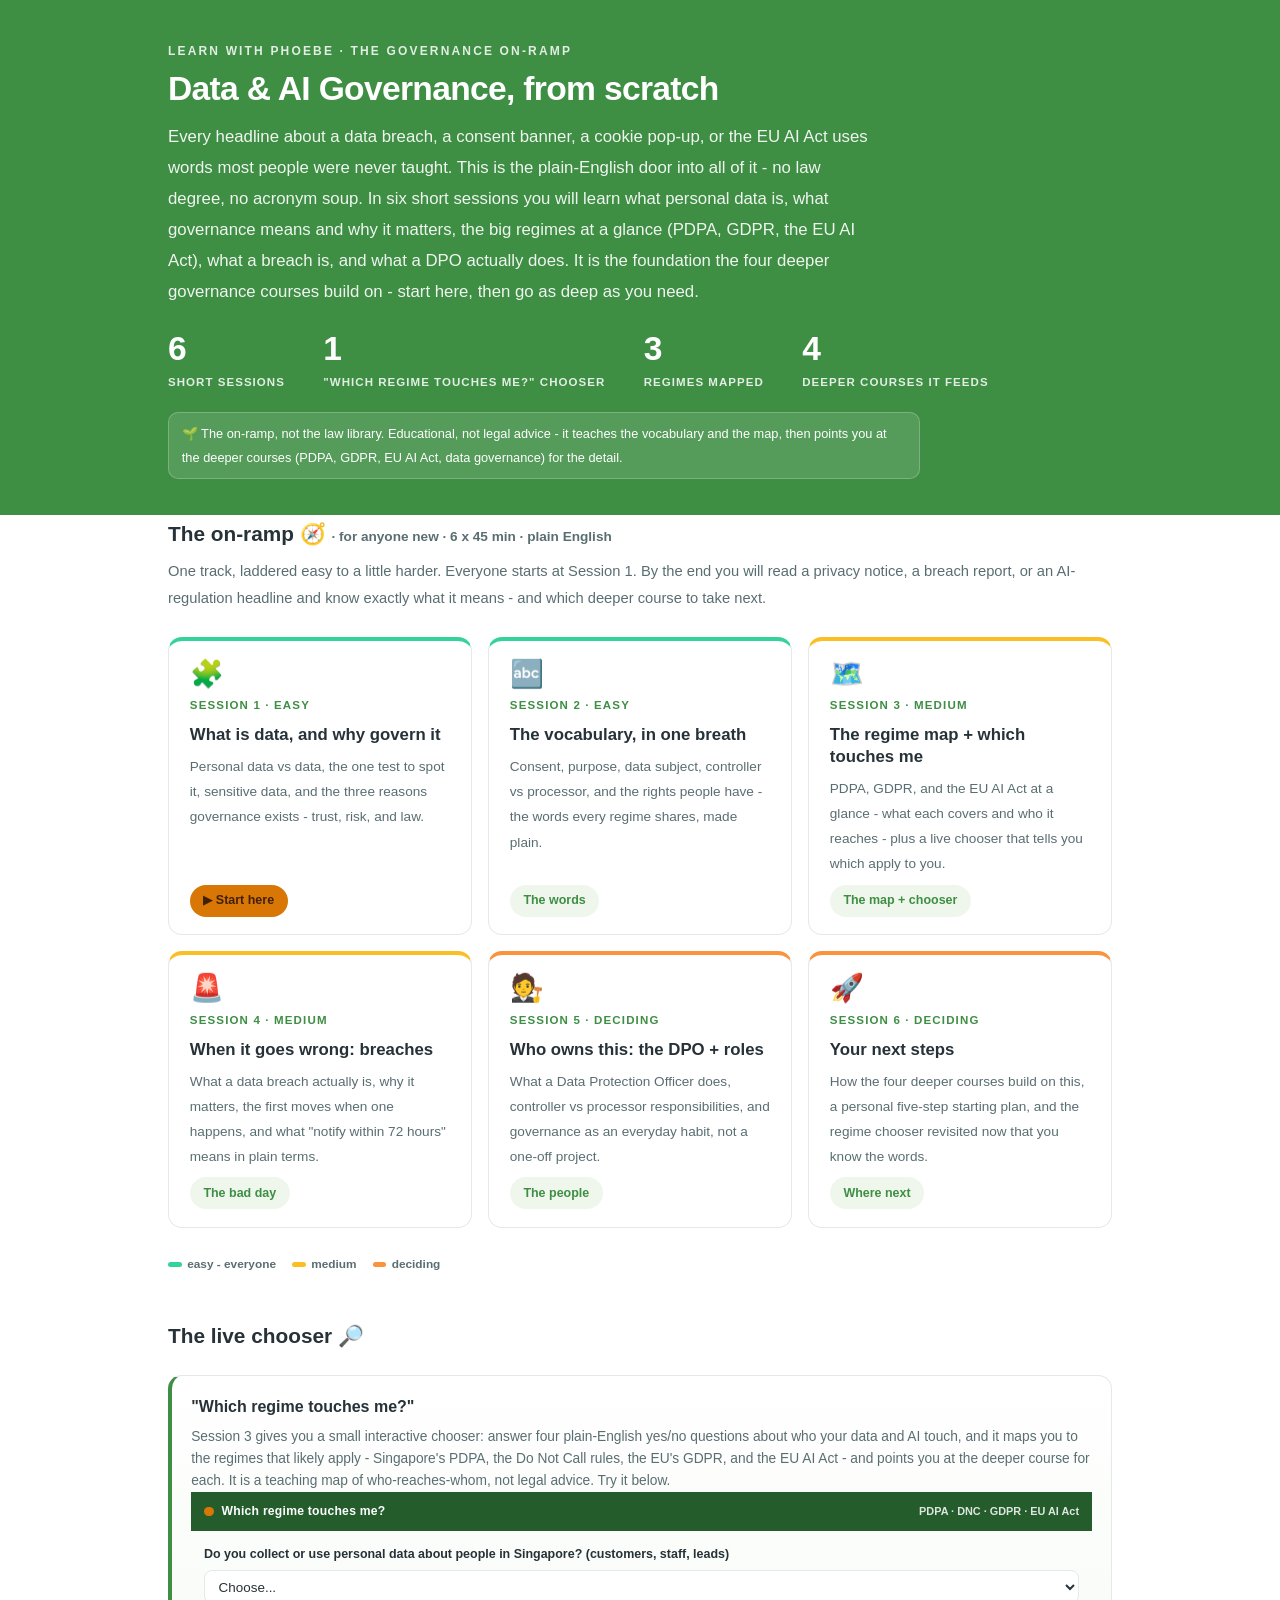
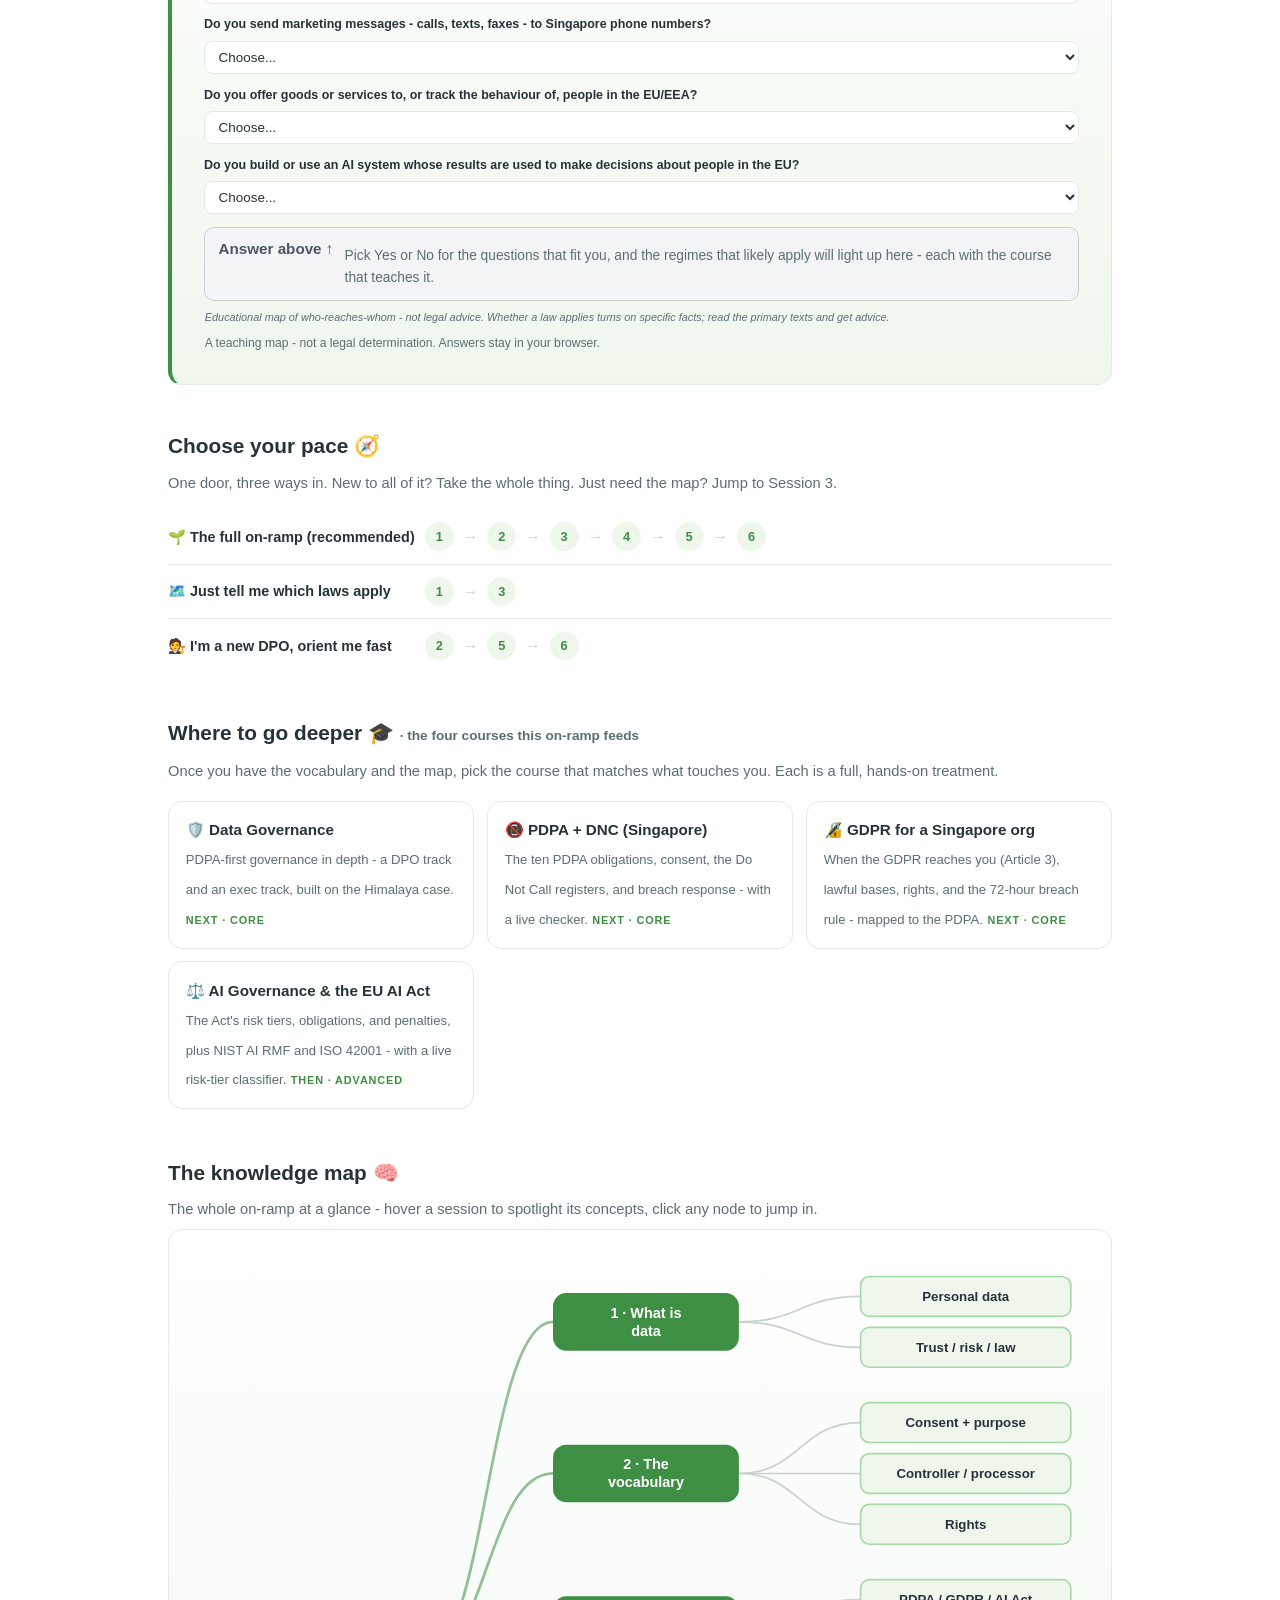
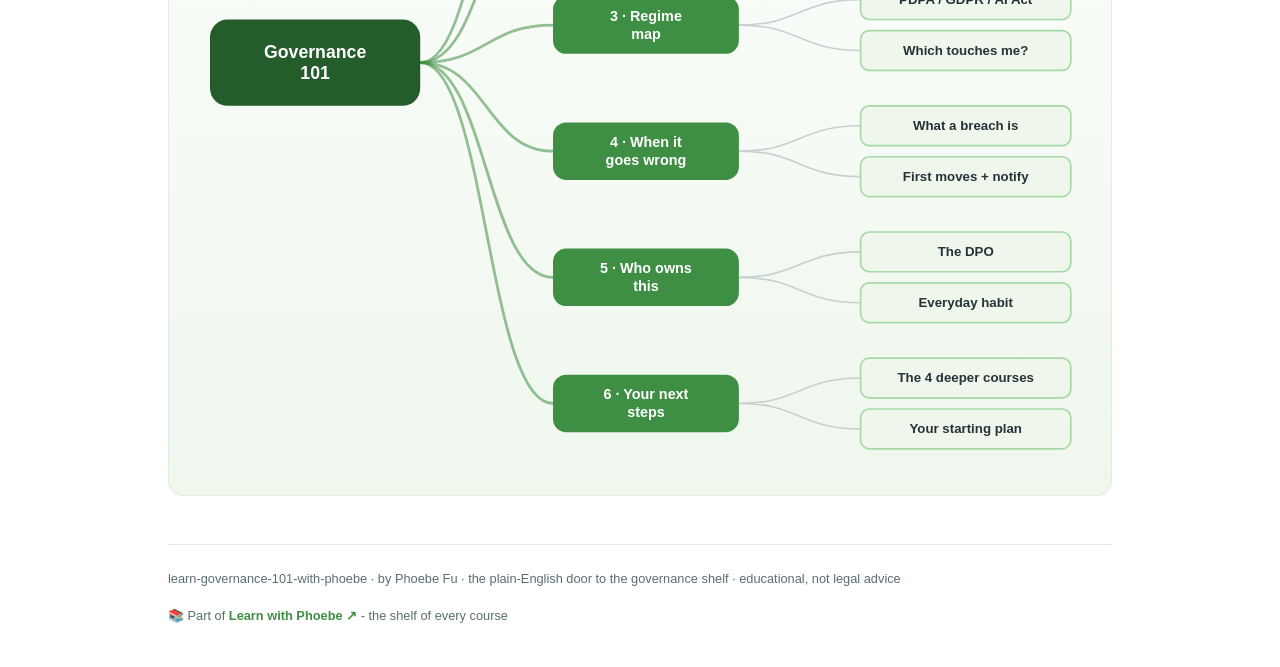
==== index.html @ 40176d3c "learn-governance-101-with-phoebe: the plain-English on-ramp for the governance shelf Six-session dif" ====
<!DOCTYPE html>
<html lang="en">
<head>
<meta charset="UTF-8">
<meta name="viewport" content="width=device-width, initial-scale=1.0">
<title>learn governance 101 with phoebe - data &amp; AI governance, from scratch</title>
<link rel="stylesheet" href="assets/style.css?v=1">
<style>
  .stats-row { display: flex; gap: 2.4rem; margin-top: 1.5rem; flex-wrap: wrap; }
  .stat b { display: block; font-size: 2.1rem; font-weight: 800; line-height: 1.05; font-variant-numeric: tabular-nums; }
  .stat span { font-size: .72rem; opacity: .85; text-transform: uppercase; letter-spacing: .09em; font-weight: 600; }
  .lawnote { margin-top: 1rem; font-size: .8rem; background: rgba(255,255,255,.12); border: 1px solid rgba(255,255,255,.22); border-radius: 10px; padding: .55rem .8rem; max-width: 47rem; }

  .course-grid { display: grid; grid-template-columns: repeat(auto-fit, minmax(17rem, 1fr)); gap: 1rem; margin-top: 1.5rem; }
  .course-card { border: 1px solid var(--hairline); border-top: 4px solid var(--diff, var(--indigo)); border-radius: var(--radius); padding: 1.2rem 1.3rem 1.1rem; display: flex; flex-direction: column; gap: .5rem; text-decoration: none; color: var(--ink); background: #fff; transition: box-shadow .15s ease, border-color .15s ease, transform .15s ease; position: relative; }
  .course-card:hover { border-color: var(--indigo-soft); border-top-color: var(--diff, var(--indigo)); box-shadow: 0 8px 28px rgba(62,142,68,.14); transform: translateY(-3px); }
  .course-card .cicon { font-size: 1.7rem; line-height: 1; }
  .course-card .cnum { font-size: .72rem; font-weight: 700; color: var(--indigo); text-transform: uppercase; letter-spacing: .1em; }
  .course-card h3 { font-size: 1.05rem; font-weight: 800; line-height: 1.3; }
  .course-card p { font-size: .85rem; color: var(--muted); flex: 1; }
  .course-card .meta { display: flex; gap: .4rem; flex-wrap: wrap; }

  .diff-legend { display: flex; gap: 1rem; margin-top: 1.6rem; font-size: .74rem; color: var(--muted); font-weight: 600; flex-wrap: wrap; }
  .diff-legend i { display: inline-block; width: .85rem; height: .35rem; border-radius: 999px; margin-right: .35rem; vertical-align: middle; }

  .paths { margin-top: 2.6rem; }
  .paths h2 { font-size: 1.3rem; font-weight: 800; margin-bottom: .3rem; }
  .paths .plede { color: var(--muted); font-size: .92rem; margin-bottom: .8rem; }
  .path { display: flex; gap: .55rem; align-items: center; padding: .75rem 0; border-bottom: .5px solid var(--hairline); flex-wrap: wrap; }
  .path:last-child { border-bottom: none; }
  .path b { min-width: 15.5rem; font-size: .9rem; }
  .path .pstep { background: var(--indigo-50); color: var(--indigo); border-radius: 999px; padding: .16rem .68rem; font-weight: 700; font-size: .8rem; text-decoration: none; transition: all .12s ease; }
  .path .pstep:hover { background: var(--indigo); color: #fff; }
  .path .parr { color: var(--faint); font-weight: 700; }

  .rp-card { border: 1px solid var(--hairline); border-left: 4px solid var(--indigo); border-radius: var(--radius); padding: 1rem 1.2rem; background: linear-gradient(180deg,#fff,var(--indigo-50)); margin-top: 1.2rem; }
  .rp-card h4 { font-size: 1rem; font-weight: 800; margin-bottom: .3rem; }
  .rp-card p { font-size: .86rem; color: var(--muted); line-height: 1.6; }

  .next-grid { display: grid; grid-template-columns: repeat(auto-fit, minmax(15rem, 1fr)); gap: .8rem; margin-top: 1rem; }
  .next-card { border: 1px solid var(--hairline); border-radius: var(--radius); padding: .9rem 1.05rem; text-decoration: none; color: var(--ink); background: #fff; transition: box-shadow .15s ease, transform .15s ease, border-color .15s ease; }
  .next-card:hover { border-color: var(--indigo-soft); box-shadow: 0 6px 22px rgba(62,142,68,.12); transform: translateY(-2px); }
  .next-card b { display: block; font-size: .95rem; font-weight: 800; }
  .next-card span { font-size: .82rem; color: var(--muted); }
  .next-card .ndiff { display: inline-block; font-size: .68rem; font-weight: 700; text-transform: uppercase; letter-spacing: .08em; color: var(--indigo); margin-top: .3rem; }

  .mm-section { margin-top: 1.6rem; }
  .mm-section h2 { font-size: 1.3rem; font-weight: 800; margin-bottom: .2rem; }
  .mm-section .mm-lede { color: var(--muted); font-size: .92rem; margin-bottom: .4rem; }
  .mm-wrap { border: 1px solid var(--hairline); border-radius: var(--radius); background: linear-gradient(180deg,#fff,#EFF7ED); padding: .6rem; overflow-x: auto; }
  .mm-svg { width: 100%; height: auto; display: block; max-width: 60rem; margin: 0 auto; min-width: 34rem; }
  .mm-link { cursor: pointer; text-decoration: none; }
  .mm-node rect { transition: opacity .15s ease, filter .15s ease; }
  .mm-node text { pointer-events: none; }
  .mm-link:hover .mm-node rect { filter: brightness(1.06); }
  .mm-edge { transition: opacity .15s ease; }
</style>
</head>
<body>

<header class="masthead">
  <div class="wrap">
    <div class="eyebrow">Learn with Phoebe · the governance on-ramp</div>
    <h1>Data &amp; AI Governance, from scratch</h1>
    <p class="sub">Every headline about a data breach, a consent banner, a cookie pop-up, or the EU AI Act uses words most people were never taught. This is the plain-English door into all of it - no law degree, no acronym soup. In six short sessions you will learn what personal data is, what governance means and why it matters, the big regimes at a glance (PDPA, GDPR, the EU AI Act), what a breach is, and what a DPO actually does. It is the foundation the four deeper governance courses build on - start here, then go as deep as you need.</p>
    <div class="stats-row">
      <div class="stat"><b data-count="6">6</b><span>short sessions</span></div>
      <div class="stat"><b data-count="1">1</b><span>"which regime touches me?" chooser</span></div>
      <div class="stat"><b data-count="3">3</b><span>regimes mapped</span></div>
      <div class="stat"><b data-count="4">4</b><span>deeper courses it feeds</span></div>
    </div>
    <div class="lawnote">🌱 The on-ramp, not the law library. Educational, not legal advice - it teaches the vocabulary and the map, then points you at the deeper courses (PDPA, GDPR, EU AI Act, data governance) for the detail.</div>
  </div>
</header>

<main class="wrap">

  <section class="section">
    <div class="paths" style="margin-top:0">
      <h2>The on-ramp 🧭 <span style="font-size:.85rem;font-weight:600;color:var(--muted)">· for anyone new · 6 x 45 min · plain English</span></h2>
      <p class="plede">One track, laddered easy to a little harder. Everyone starts at Session 1. By the end you will read a privacy notice, a breach report, or an AI-regulation headline and know exactly what it means - and which deeper course to take next.</p>
    </div>
    <div class="course-grid">
      <a class="course-card" href="courses/a1-what-is-data.html" style="--diff:#34D399">
        <span class="cicon">🧩</span><span class="cnum">Session 1 · easy</span>
        <h3>What is data, and why govern it</h3>
        <p>Personal data vs data, the one test to spot it, sensitive data, and the three reasons governance exists - trust, risk, and law.</p>
        <span class="meta"><span class="pill amber">▶ Start here</span></span>
      </a>
      <a class="course-card" href="courses/a2-vocabulary.html" style="--diff:#34D399">
        <span class="cicon">🔤</span><span class="cnum">Session 2 · easy</span>
        <h3>The vocabulary, in one breath</h3>
        <p>Consent, purpose, data subject, controller vs processor, and the rights people have - the words every regime shares, made plain.</p>
        <span class="meta"><span class="pill light">The words</span></span>
      </a>
      <a class="course-card" href="courses/a3-regime-map.html" style="--diff:#FBBF24">
        <span class="cicon">🗺️</span><span class="cnum">Session 3 · medium</span>
        <h3>The regime map + which touches me</h3>
        <p>PDPA, GDPR, and the EU AI Act at a glance - what each covers and who it reaches - plus a live chooser that tells you which apply to you.</p>
        <span class="meta"><span class="pill light">The map + chooser</span></span>
      </a>
      <a class="course-card" href="courses/a4-breach.html" style="--diff:#FBBF24">
        <span class="cicon">🚨</span><span class="cnum">Session 4 · medium</span>
        <h3>When it goes wrong: breaches</h3>
        <p>What a data breach actually is, why it matters, the first moves when one happens, and what "notify within 72 hours" means in plain terms.</p>
        <span class="meta"><span class="pill light">The bad day</span></span>
      </a>
      <a class="course-card" href="courses/a5-dpo-roles.html" style="--diff:#FB923C">
        <span class="cicon">🧑‍⚖️</span><span class="cnum">Session 5 · deciding</span>
        <h3>Who owns this: the DPO + roles</h3>
        <p>What a Data Protection Officer does, controller vs processor responsibilities, and governance as an everyday habit, not a one-off project.</p>
        <span class="meta"><span class="pill light">The people</span></span>
      </a>
      <a class="course-card" href="courses/a6-next-steps.html" style="--diff:#FB923C">
        <span class="cicon">🚀</span><span class="cnum">Session 6 · deciding</span>
        <h3>Your next steps</h3>
        <p>How the four deeper courses build on this, a personal five-step starting plan, and the regime chooser revisited now that you know the words.</p>
        <span class="meta"><span class="pill light">Where next</span></span>
      </a>
    </div>
    <div class="diff-legend">
      <span><i style="background:#34D399"></i>easy - everyone</span>
      <span><i style="background:#FBBF24"></i>medium</span>
      <span><i style="background:#FB923C"></i>deciding</span>
    </div>

    <div class="paths">
      <h2>The live chooser 🔎</h2>
      <div class="rp-card">
        <h4>"Which regime touches me?"</h4>
        <p>Session 3 gives you a small interactive chooser: answer four plain-English yes/no questions about who your data and AI touch, and it maps you to the regimes that likely apply - Singapore's PDPA, the Do Not Call rules, the EU's GDPR, and the EU AI Act - and points you at the deeper course for each. It is a teaching map of who-reaches-whom, not legal advice. Try it below.</p>
        <div class="regimebox" data-caption="A teaching map - not a legal determination. Answers stay in your browser."></div>
      </div>
    </div>

    <div class="paths">
      <h2>Choose your pace 🧭</h2>
      <p class="plede">One door, three ways in. New to all of it? Take the whole thing. Just need the map? Jump to Session 3.</p>
      <div class="path"><b>🌱 The full on-ramp (recommended)</b>
        <a class="pstep" href="courses/a1-what-is-data.html">1</a><span class="parr">→</span>
        <a class="pstep" href="courses/a2-vocabulary.html">2</a><span class="parr">→</span>
        <a class="pstep" href="courses/a3-regime-map.html">3</a><span class="parr">→</span>
        <a class="pstep" href="courses/a4-breach.html">4</a><span class="parr">→</span>
        <a class="pstep" href="courses/a5-dpo-roles.html">5</a><span class="parr">→</span>
        <a class="pstep" href="courses/a6-next-steps.html">6</a>
      </div>
      <div class="path"><b>🗺️ Just tell me which laws apply</b>
        <a class="pstep" href="courses/a1-what-is-data.html">1</a><span class="parr">→</span>
        <a class="pstep" href="courses/a3-regime-map.html">3</a>
      </div>
      <div class="path"><b>🧑‍⚖️ I'm a new DPO, orient me fast</b>
        <a class="pstep" href="courses/a2-vocabulary.html">2</a><span class="parr">→</span>
        <a class="pstep" href="courses/a5-dpo-roles.html">5</a><span class="parr">→</span>
        <a class="pstep" href="courses/a6-next-steps.html">6</a>
      </div>
    </div>

    <div class="paths">
      <h2>Where to go deeper 🎓 <span style="font-size:.85rem;font-weight:600;color:var(--muted)">· the four courses this on-ramp feeds</span></h2>
      <p class="plede">Once you have the vocabulary and the map, pick the course that matches what touches you. Each is a full, hands-on treatment.</p>
      <div class="next-grid">
        <a class="next-card" href="https://phoebefu6.github.io/learn-data-governance-with-phoebe/">
          <b>🛡️ Data Governance</b>
          <span>PDPA-first governance in depth - a DPO track and an exec track, built on the Himalaya case.</span>
          <span class="ndiff">Next · core</span>
        </a>
        <a class="next-card" href="https://phoebefu6.github.io/learn-pdpa-dnc-with-phoebe/">
          <b>📵 PDPA + DNC (Singapore)</b>
          <span>The ten PDPA obligations, consent, the Do Not Call registers, and breach response - with a live checker.</span>
          <span class="ndiff">Next · core</span>
        </a>
        <a class="next-card" href="https://phoebefu6.github.io/learn-gdpr-with-phoebe/">
          <b>🔏 GDPR for a Singapore org</b>
          <span>When the GDPR reaches you (Article 3), lawful bases, rights, and the 72-hour breach rule - mapped to the PDPA.</span>
          <span class="ndiff">Next · core</span>
        </a>
        <a class="next-card" href="https://phoebefu6.github.io/learn-ai-governance-with-phoebe/">
          <b>⚖️ AI Governance &amp; the EU AI Act</b>
          <span>The Act's risk tiers, obligations, and penalties, plus NIST AI RMF and ISO 42001 - with a live risk-tier classifier.</span>
          <span class="ndiff">Then · advanced</span>
        </a>
      </div>
    </div>
  </section>

  <section class="section mm-section">
    <h2>The knowledge map 🧠</h2>
    <p class="mm-lede">The whole on-ramp at a glance - hover a session to spotlight its concepts, click any node to jump in.</p>
    <div class="mm-wrap"><div id="mindmap"></div></div>
  </section>

  <footer class="pagefoot">
    <span>learn-governance-101-with-phoebe · by Phoebe Fu · the plain-English door to the governance shelf · educational, not legal advice</span>
    <span>📚 Part of <a href="https://phoebefu6.github.io/learn-with-phoebe/">Learn with Phoebe ↗</a> - the shelf of every course</span>
  </footer>
</main>

<script>
window.MINDMAP_DATA = {
  title: "Governance\n101",
  centerColor: "#245C2C",
  sessions: [
    { label: "What is\ndata", href: "courses/a1-what-is-data.html", color: "#34D399",
      concepts: [ { label: "Personal data", href: "courses/a1-what-is-data.html" }, { label: "Trust / risk / law", href: "courses/a1-what-is-data.html" } ] },
    { label: "The\nvocabulary", href: "courses/a2-vocabulary.html", color: "#34D399",
      concepts: [ { label: "Consent + purpose", href: "courses/a2-vocabulary.html" }, { label: "Controller / processor", href: "courses/a2-vocabulary.html" }, { label: "Rights", href: "courses/a2-vocabulary.html" } ] },
    { label: "Regime\nmap", href: "courses/a3-regime-map.html", color: "#FBBF24",
      concepts: [ { label: "PDPA / GDPR / AI Act", href: "courses/a3-regime-map.html" }, { label: "Which touches me?", href: "courses/a3-regime-map.html" } ] },
    { label: "When it\ngoes wrong", href: "courses/a4-breach.html", color: "#FBBF24",
      concepts: [ { label: "What a breach is", href: "courses/a4-breach.html" }, { label: "First moves + notify", href: "courses/a4-breach.html" } ] },
    { label: "Who owns\nthis", href: "courses/a5-dpo-roles.html", color: "#FB923C",
      concepts: [ { label: "The DPO", href: "courses/a5-dpo-roles.html" }, { label: "Everyday habit", href: "courses/a5-dpo-roles.html" } ] },
    { label: "Your next\nsteps", href: "courses/a6-next-steps.html", color: "#FB923C",
      concepts: [ { label: "The 4 deeper courses", href: "courses/a6-next-steps.html" }, { label: "Your starting plan", href: "courses/a6-next-steps.html" } ] }
  ]
};
</script>
<script src="assets/mindmap.js?v=1"></script>
<script src="assets/regime-chooser.js?v=1"></script>
<script src="assets/app.js?v=1"></script>
</body>
</html>
---- assets/style.css ----
/* learn-claude-with-phoebe - editorial bold design system
   Accent: indigo #3E8E44 · Ink: #263238 · Flagship: amber #D97706 */

:root {
  --indigo: #3E8E44;
  --indigo-deep: #245C2C;
  --indigo-mid: #64B369;
  --indigo-soft: #A6D9A6;
  --indigo-50: #EFF7ED;
  --ink: #263238;
  --muted: #5A6E72;
  --faint: #C6D1D0;
  --hairline: #E4EAE8;
  --amber: #D97706;
  --amber-ink: #422006;
  --amber-50: #FFFBEB;
  --paper: #FFFFFF;
  --code-bg: #111827;
  --code-ink: #E4EAE8;
  --radius: 14px;
}

* { margin: 0; padding: 0; box-sizing: border-box; }

html { font-size: 16px; scroll-behavior: smooth; }
html.zoom-125 { font-size: 20px; }
html.zoom-150 { font-size: 24px; }

body {
  font-family: "Inter", -apple-system, BlinkMacSystemFont, "Segoe UI", Roboto, sans-serif;
  background: var(--paper);
  color: var(--ink);
  line-height: 1.85;
  font-feature-settings: "tnum";
}

.wrap { max-width: 62rem; margin: 0 auto; padding: 0 1.5rem; }

/* ---------- header band ---------- */
.masthead {
  background: var(--indigo);
  color: #fff;
  padding: 2.5rem 0 2.25rem;
}
.masthead .eyebrow {
  font-size: .75rem;
  letter-spacing: .18em;
  text-transform: uppercase;
  opacity: .85;
  font-weight: 600;
}
.masthead h1 {
  font-size: 2.1rem;
  line-height: 1.15;
  font-weight: 800;
  margin: .5rem 0 .75rem;
  letter-spacing: -.02em;
}
.masthead h1 .accent { color: inherit; }
.masthead .sub { font-size: 1.05rem; opacity: .92; max-width: 44rem; }

.chip-row { display: flex; flex-wrap: wrap; gap: .5rem; margin-top: 1.1rem; }
.chip {
  display: inline-flex;
  align-items: center;
  gap: .35rem;
  border-radius: 999px;
  padding: .25rem .8rem;
  font-size: .78rem;
  font-weight: 600;
  white-space: nowrap;
}
.chip.level { background: #fff; color: var(--indigo); }
.chip.audience { background: rgba(255,255,255,.16); color: #fff; border: 1px solid rgba(255,255,255,.35); }
.chip.time { background: var(--ink); color: #fff; font-variant-numeric: tabular-nums; }

/* ---------- agenda bar ---------- */
.agenda {
  display: flex;
  border-radius: 999px;
  overflow: hidden;
  margin: 1.4rem 0 0;
  font-size: .72rem;
  font-weight: 600;
  text-align: center;
  color: #fff;
}
.agenda span { padding: .45rem .3rem; white-space: nowrap; overflow: hidden; text-overflow: ellipsis; }
.agenda .a1 { background: var(--indigo-deep); }
.agenda .a2 { background: var(--indigo-mid); }
.agenda .a3 { background: var(--amber); color: var(--amber-ink); }
.agenda .a4 { background: var(--indigo-soft); }

/* ---------- toolbar ---------- */
.toolbar {
  position: sticky;
  top: 0;
  z-index: 40;
  background: rgba(255,255,255,.94);
  backdrop-filter: blur(6px);
  border-bottom: 1px solid var(--hairline);
  padding: .55rem 0;
}
.toolbar .wrap { display: flex; align-items: center; gap: .6rem; }
.toolbar .crumb { font-size: .8rem; color: var(--muted); font-weight: 600; margin-right: auto; }
.toolbar .crumb a { color: var(--indigo); text-decoration: none; }
.btn {
  border: 1px solid var(--hairline);
  background: #fff;
  color: var(--ink);
  border-radius: 999px;
  padding: .35rem .9rem;
  font-size: .78rem;
  font-weight: 600;
  cursor: pointer;
  font-family: inherit;
  transition: all .15s ease;
}
.btn:hover { border-color: var(--indigo); color: var(--indigo); }
.btn.primary { background: var(--indigo); border-color: var(--indigo); color: #fff; }
.btn.primary:hover { background: var(--indigo-deep); }

/* ---------- sections ---------- */
main { padding: 2.5rem 0 4rem; }

.section { margin-bottom: 2.8rem; }
.section-kicker { margin-bottom: 1rem; }
.section-kicker .klabel {
  display: block;
  font-size: .72rem;
  text-transform: uppercase;
  letter-spacing: .1em;
  color: var(--indigo);
  font-weight: 700;
  margin-bottom: .35rem;
}
.section-kicker h2 {
  font-size: 1.45rem;
  font-weight: 800;
  letter-spacing: -.01em;
  display: flex;
  align-items: center;
  gap: .7rem;
  flex-wrap: wrap;
}
.section-kicker .tag {
  border-radius: 999px;
  padding: .18rem .7rem;
  font-size: .7rem;
  font-weight: 700;
  text-transform: uppercase;
  letter-spacing: .08em;
}
.tag.concept { background: var(--indigo-50); color: var(--indigo); }
.tag.demo { background: var(--amber-50); color: var(--amber-ink); }
.tag.exercise { background: var(--ink); color: #fff; }

.lede { color: var(--muted); max-width: 46rem; margin-bottom: 1.4rem; line-height: 1.8; }

/* live vs self-study markers on cards */
.mode {
  font-size: .64rem;
  font-weight: 700;
  text-transform: uppercase;
  letter-spacing: .07em;
  padding: .14rem .6rem;
  border-radius: 999px;
  flex: none;
}
.mode.live { background: var(--indigo); color: #fff; }
.mode.self { background: #fff; color: var(--muted); border: 1px solid var(--hairline); }

/* ---------- accordions ---------- */
details.card {
  border: 1px solid var(--hairline);
  border-radius: var(--radius);
  margin-bottom: .8rem;
  overflow: hidden;
  background: #fff;
}
details.card[open] { border-color: var(--indigo-soft); box-shadow: 0 8px 28px rgba(62,142,68,.08); }
details.card summary {
  list-style: none;
  cursor: pointer;
  padding: 1rem 1.25rem;
  display: flex;
  align-items: center;
  gap: .75rem;
  font-weight: 700;
  font-size: 1.02rem;
  user-select: none;
}
details.card summary::-webkit-details-marker { display: none; }
details.card summary .dot {
  width: .6rem; height: .6rem;
  border-radius: 999px;
  background: var(--indigo);
  flex: none;
}
details.card summary .mini { margin-left: auto; font-size: .72rem; color: var(--muted); font-weight: 600; white-space: nowrap; }
details.card summary .caret { transition: transform .2s ease; color: var(--indigo); font-size: .8rem; }
details.card[open] summary .caret { transform: rotate(90deg); }
details.card .body { padding: 0 1.25rem 1.4rem; border-top: 1px solid var(--hairline); padding-top: 1.15rem; }
details.card .body p { margin-bottom: 1.05rem; max-width: 48rem; }
details.card .body p:last-child { margin-bottom: 0; }
details.card .body ul, details.card .body ol { margin: 0 0 1.1rem 1.2rem; max-width: 47rem; }
details.card .body li { margin-bottom: .65rem; }
details.card .body h4 { font-size: .95rem; font-weight: 700; margin: 1.1rem 0 .45rem; }
details.card .body h4:first-child { margin-top: 0; }

/* ---------- pills & legends ---------- */
.legend { display: flex; flex-wrap: wrap; gap: .5rem; margin: 0 0 1.2rem; }
.pill {
  display: inline-flex;
  align-items: center;
  gap: .4rem;
  border-radius: 999px;
  padding: .28rem .85rem;
  font-size: .78rem;
  font-weight: 600;
}
.pill.solid { background: var(--indigo); color: #fff; }
.pill.light { background: var(--indigo-50); color: var(--indigo); }
.pill.inkpill { background: var(--ink); color: #fff; }
.pill.amber, .pill.peach { background: var(--amber); color: var(--amber-ink); }
.pill.bare { color: var(--faint); }

/* ---------- 4D grid ---------- */
.grid-2 { display: grid; grid-template-columns: repeat(auto-fit, minmax(15rem, 1fr)); gap: .8rem; margin: .5rem 0 1rem; }
.d-card {
  border: 1px solid var(--hairline);
  border-left: 4px solid var(--indigo);
  border-radius: 10px;
  padding: 1rem 1.1rem;
}
.d-card h4 { font-size: .95rem; margin-bottom: .3rem; }
.d-card h4 .lead-letter { color: var(--indigo); }
.d-card p { font-size: .86rem; color: var(--muted); margin: 0; }

/* ---------- tables ---------- */
table.clean { width: 100%; border-collapse: collapse; font-size: .9rem; margin: .4rem 0 1rem; }
table.clean th {
  text-align: left;
  font-size: .72rem;
  text-transform: uppercase;
  letter-spacing: .08em;
  color: var(--muted);
  padding: .5rem .6rem;
  border-bottom: 2px solid var(--ink);
}
table.clean td { padding: .7rem .6rem; border-bottom: .5px solid var(--hairline); vertical-align: top; line-height: 1.7; }
table.clean td:first-child { font-weight: 600; }

/* ---------- prompt boxes ---------- */
.prompt-box {
  position: relative;
  background: var(--code-bg);
  color: var(--code-ink);
  border-radius: var(--radius);
  padding: 1.1rem 1.2rem;
  margin: 1rem 0 1.2rem;
  font-family: "SF Mono", ui-monospace, Menlo, Consolas, monospace;
  font-size: .84rem;
  line-height: 1.65;
  white-space: pre-wrap;
  word-break: break-word;
}
.prompt-box .label {
  position: absolute;
  top: -0.7rem;
  left: 1rem;
  background: var(--indigo);
  color: #fff;
  font-family: "Inter", -apple-system, sans-serif;
  font-size: .68rem;
  font-weight: 700;
  letter-spacing: .06em;
  text-transform: uppercase;
  border-radius: 999px;
  padding: .15rem .7rem;
}
.prompt-box.bad .label { background: var(--faint); color: var(--ink); }
.prompt-box.good .label { background: var(--amber); color: var(--amber-ink); }
.copy-btn {
  position: absolute;
  top: .7rem;
  right: .7rem;
  background: rgba(255,255,255,.1);
  border: 1px solid rgba(255,255,255,.25);
  color: #fff;
  border-radius: 999px;
  padding: .25rem .8rem;
  font-size: .72rem;
  font-weight: 600;
  cursor: pointer;
  font-family: "Inter", -apple-system, sans-serif;
  transition: background .15s ease;
}
.copy-btn:hover { background: rgba(255,255,255,.22); }
.copy-btn.copied { background: var(--amber); border-color: var(--amber); color: var(--amber-ink); }

/* ---------- demo steps ---------- */
.steps { counter-reset: step; margin: .6rem 0 1rem; }
.step {
  display: flex;
  gap: .9rem;
  padding: .85rem 0;
  border-bottom: .5px solid var(--hairline);
}
.step:last-child { border-bottom: none; }
.step::before {
  counter-increment: step;
  content: counter(step);
  flex: none;
  width: 1.7rem; height: 1.7rem;
  border-radius: 999px;
  background: var(--indigo-50);
  color: var(--indigo);
  font-weight: 700;
  font-size: .85rem;
  display: inline-flex;
  align-items: center;
  justify-content: center;
  margin-top: .1rem;
}
.step p { margin: 0; }

/* ---------- callouts ---------- */
.callout {
  border-radius: var(--radius);
  padding: 1rem 1.2rem;
  margin: 1rem 0;
  font-size: .92rem;
}
.callout.tip { background: var(--indigo-50); border-left: 4px solid var(--indigo); }
.callout.win { background: var(--amber-50); border-left: 4px solid var(--amber); }
.callout strong:first-child { display: block; margin-bottom: .2rem; }

.callout.example {
  background: #FFFFFF;
  border: 1px solid var(--hairline);
  border-left: 4px solid var(--amber);
  font-size: .9rem;
}
.callout.example .ex-pill {
  display: inline-block;
  background: var(--amber);
  color: var(--amber-ink);
  border-radius: 999px;
  padding: .15rem .7rem;
  font-size: .68rem;
  font-weight: 700;
  text-transform: uppercase;
  letter-spacing: .06em;
  margin-bottom: .5rem;
}
.callout.example p { margin: 0 0 .75rem; max-width: 47rem; }
.callout.example p:last-child { margin-bottom: 0; }
.callout.example ul { margin: 0 0 0 1.1rem; max-width: 46rem; }
.callout.example li { margin-bottom: .6rem; }
.callout.example li:last-child { margin-bottom: 0; }

/* ---------- zoomable figures ---------- */
figure.zoomable {
  border: 1px solid var(--hairline);
  border-radius: var(--radius);
  padding: 1.2rem;
  margin: 1rem 0 1.4rem;
  cursor: zoom-in;
  transition: box-shadow .15s ease;
  background: #fff;
}
figure.zoomable:hover { box-shadow: 0 8px 28px rgba(62,142,68,.12); }
figure.zoomable svg, figure.zoomable img { width: 100%; height: auto; display: block; }
figure.zoomable figcaption {
  margin-top: .6rem;
  font-size: .76rem;
  color: var(--muted);
  font-weight: 600;
  display: flex;
  align-items: center;
  gap: .4rem;
}

.lightbox {
  position: fixed;
  inset: 0;
  z-index: 100;
  background: rgba(31,41,55,.9);
  display: none;
  align-items: center;
  justify-content: center;
  padding: 3vh 3vw;
  cursor: zoom-out;
}
.lightbox.open { display: flex; }
.lightbox .inner {
  background: #fff;
  border-radius: var(--radius);
  padding: 2rem;
  max-width: 94vw;
  max-height: 92vh;
  overflow: auto;
}
.lightbox .inner svg, .lightbox .inner img { width: min(88vw, 70rem); height: auto; }
.lightbox .close-hint {
  position: fixed;
  top: 1rem; right: 1.4rem;
  color: #fff;
  font-size: .8rem;
  font-weight: 600;
  opacity: .8;
}

/* ---------- courses covered ---------- */
.covered { border: 1px solid var(--hairline); border-radius: var(--radius); overflow: hidden; }
.covered-row {
  display: flex;
  align-items: baseline;
  gap: .8rem;
  padding: .75rem 1.1rem;
  border-bottom: .5px solid var(--hairline);
  font-size: .9rem;
}
.covered-row:last-child { border-bottom: none; }
.covered-row .status { flex: none; }
.covered-row .name { font-weight: 600; }
.covered-row .note { margin-left: auto; color: var(--muted); font-size: .78rem; text-align: right; }

/* ---------- cheat sheet footer ---------- */
.cheat {
  background: var(--ink);
  color: #fff;
  border-radius: var(--radius);
  padding: 1.6rem 1.6rem 1.3rem;
  margin-top: 3rem;
}
.cheat h3 { font-size: 1.1rem; margin-bottom: 1rem; }
.cheat h3 span { color: var(--indigo-soft); }
.cheat .grid-2 { gap: 1rem; }
.cheat .cheat-item { border-left: 3px solid var(--indigo-mid); padding-left: .8rem; }
.cheat .cheat-item b { display: block; font-size: .85rem; color: var(--indigo-soft); }
.cheat .cheat-item span { font-size: .82rem; opacity: .85; }

footer.pagefoot {
  border-top: 1px solid var(--hairline);
  margin-top: 3rem;
  padding: 1.4rem 0 2.5rem;
  font-size: .8rem;
  color: var(--muted);
  display: flex;
  justify-content: space-between;
  flex-wrap: wrap;
  gap: .8rem;
}
footer.pagefoot a { color: var(--indigo); text-decoration: none; font-weight: 600; }

/* ---------- wayfinding: reading progress + section dots + part numbers ---------- */

#progress-bar {
  position: fixed;
  top: 0; left: 0;
  height: 3px;
  width: 0;
  background: linear-gradient(90deg, var(--indigo), var(--amber));
  z-index: 90;
}

.pagenav {
  position: fixed;
  right: 1.1rem;
  top: 50%;
  transform: translateY(-50%);
  z-index: 50;
  display: flex;
  flex-direction: column;
  gap: .55rem;
}
.pagenav a {
  width: .68rem; height: .68rem;
  border-radius: 999px;
  background: #fff;
  border: 2px solid var(--faint);
  display: block;
  position: relative;
  transition: all .15s ease;
}
.pagenav a:hover { border-color: var(--indigo); transform: scale(1.3); }
.pagenav a.active { background: var(--indigo); border-color: var(--indigo); }
.pagenav a .nlabel {
  position: absolute;
  right: 1.4rem;
  top: 50%;
  transform: translateY(-50%);
  background: var(--ink);
  color: #fff;
  font-size: .7rem;
  font-weight: 600;
  padding: .22rem .65rem;
  border-radius: 6px;
  white-space: nowrap;
  opacity: 0;
  pointer-events: none;
  transition: opacity .15s ease;
}
.pagenav a:hover .nlabel { opacity: 1; }
@media (max-width: 74rem) { .pagenav { display: none; } }

main { counter-reset: partnum -1; }
.section .section-kicker { position: relative; }
.section .section-kicker::before {
  counter-increment: partnum;
  content: counter(partnum, decimal-leading-zero);
  position: absolute;
  right: 0;
  top: -1.2rem;
  font-size: 4.4rem;
  font-weight: 800;
  color: var(--indigo-50);
  line-height: 1;
  font-variant-numeric: tabular-nums;
  pointer-events: none;
  z-index: 0;
}
.section .section-kicker > * { position: relative; z-index: 1; }

details.card summary { transition: background .15s ease; }
details.card summary:hover { background: #F6FEFB; }

/* ---------- journey strip: you are here in the series ---------- */
.journey {
  display: flex;
  align-items: center;
  gap: .45rem;
  margin-top: 1.1rem;
  flex-wrap: wrap;
}
.journey .jlabel { font-size: .7rem; font-weight: 700; text-transform: uppercase; letter-spacing: .09em; opacity: .8; margin-right: .3rem; }
.journey a {
  width: 1.7rem; height: 1.7rem;
  border-radius: 999px;
  display: inline-flex;
  align-items: center;
  justify-content: center;
  font-size: .8rem;
  font-weight: 700;
  text-decoration: none;
  color: #fff;
  border: 1.5px solid rgba(255,255,255,.45);
  transition: all .15s ease;
  font-variant-numeric: tabular-nums;
}
.journey a:hover { border-color: #fff; transform: scale(1.12); }
.journey a.here { background: #fff; color: var(--indigo); border-color: #fff; }
.journey a.dd-chip { width: auto; border-radius: 999px; padding: 0 .7rem; font-size: .72rem; }

/* ---------- check-yourself quiz ---------- */
.quiz-q {
  border: 1px solid var(--hairline);
  border-radius: var(--radius);
  padding: 1.1rem 1.25rem 1rem;
  margin-bottom: .9rem;
  background: #fff;
}
.quiz-q .qtext { font-weight: 700; margin-bottom: .7rem; }
.quiz-q .qopt {
  display: block;
  width: 100%;
  text-align: left;
  background: #fff;
  border: 1px solid var(--hairline);
  border-radius: 10px;
  padding: .6rem .9rem;
  margin-bottom: .5rem;
  font-size: .9rem;
  font-family: inherit;
  color: var(--ink);
  cursor: pointer;
  transition: all .15s ease;
}
.quiz-q .qopt:hover { border-color: var(--indigo); background: var(--indigo-50); }
.quiz-q .qopt.correct { background: var(--indigo); border-color: var(--indigo); color: #fff; font-weight: 600; }
.quiz-q .qopt.correct::after { content: "  ✓"; }
.quiz-q .qopt.wrong { background: #FEF2F2; border-color: #FCA5A5; color: #991B1B; animation: qshake .3s ease; }
.quiz-q .qopt.wrong::after { content: "  ✗ try again"; font-size: .78rem; }
.quiz-q .qopt:disabled { cursor: default; }
.quiz-q .qwhy {
  display: none;
  background: var(--amber-50);
  border-left: 4px solid var(--amber);
  border-radius: 8px;
  padding: .6rem .9rem;
  font-size: .86rem;
  margin-top: .3rem;
}
.quiz-q.answered .qwhy { display: block; }
@keyframes qshake {
  0%, 100% { transform: translateX(0); }
  25% { transform: translateX(-5px); }
  75% { transform: translateX(5px); }
}
.quiz-score { font-weight: 700; color: var(--indigo); margin-top: .4rem; }

@media (prefers-reduced-motion: reduce) {
  .quiz-q .qopt.wrong { animation: none; }
  .journey a:hover { transform: none; }
}

/* ---------- micro-interactions (react-bits inspired, vanilla) ---------- */

/* BlurText: staggered word reveal on the masthead headline */
.masthead h1 .bw {
  display: inline-block;
  opacity: 0;
  filter: blur(8px);
  transform: translateY(.35em);
  animation: bw-in .7s cubic-bezier(.22,.9,.35,1) forwards;
  animation-delay: var(--bw-delay, 0s);
}
@keyframes bw-in {
  to { opacity: 1; filter: blur(0); transform: translateY(0); }
}

/* SpotlightCard: cursor-following highlight on accordion cards */
details.card { position: relative; }
details.card::after {
  content: "";
  position: absolute;
  inset: 0;
  pointer-events: none;
  opacity: 0;
  transition: opacity .3s ease;
  background: radial-gradient(320px circle at var(--mx, 50%) var(--my, 50%), rgba(62,142,68,.09), transparent 65%);
}
details.card:hover::after { opacity: 1; }

/* ScrollReveal: sections rise in as they enter the viewport */
.js-reveal .section {
  opacity: 0;
  transform: translateY(16px);
  transition: opacity .6s ease, transform .6s cubic-bezier(.22,.9,.35,1);
}
.js-reveal .section.revealed { opacity: 1; transform: none; }

@media (prefers-reduced-motion: reduce) {
  .masthead h1 .bw { animation: none; opacity: 1; filter: none; transform: none; }
  details.card::after { display: none; }
  .js-reveal .section { opacity: 1; transform: none; transition: none; }
}

@media (max-width: 40rem) {
  .masthead h1 { font-size: 1.6rem; }
  .agenda span { font-size: .6rem; }
  .toolbar .crumb { display: none; }
}

@media print {
  .toolbar, .copy-btn { display: none; }
  details.card { border: 1px solid #ccc; }
}

/* ---------- EU AI Act risk-tier classifier (aiact-live.js) ---------- */
.aiactbox { border: 1px solid var(--hairline); border-radius: var(--radius); background: #fff; overflow: hidden; margin: 1rem 0 1.4rem; box-shadow: 0 8px 28px rgba(62,142,68,.08); }
.ai-bar { display: flex; align-items: center; gap: .5rem; padding: .5rem .8rem; background: var(--indigo-deep); color: #fff; }
.ai-dot { width: .6rem; height: .6rem; border-radius: 999px; background: var(--amber); flex: none; }
.ai-title { font-size: .76rem; font-weight: 700; letter-spacing: .02em; }
.ai-tag { margin-left: auto; font-size: .68rem; font-weight: 600; opacity: .85; }
.ai-grid { display: grid; gap: .6rem; padding: .8rem .8rem .3rem; }
.ai-field { display: flex; flex-direction: column; gap: .25rem; }
.ai-flabel { font-size: .78rem; font-weight: 600; color: var(--ink); }
.ai-select { border: 1px solid var(--hairline); border-radius: 8px; padding: .45rem .6rem; font-family: inherit; font-size: .84rem; color: var(--ink); background: #fff; }
.ai-select:focus { outline: none; border-color: var(--indigo-soft); box-shadow: 0 0 0 3px rgba(62,142,68,.12); }
.ai-out { padding: .5rem .8rem .2rem; }
.ai-verdict { display: flex; gap: .7rem; align-items: flex-start; border-radius: 10px; padding: .7rem .85rem; }
.ai-prohibited { background: #FEF2F2; border: 1px solid #FCA5A5; }
.ai-high { background: #FFF7ED; border: 1px solid #FDBA74; }
.ai-limited { background: #EFF7ED; border: 1px solid #A6D9A6; }
.ai-minimal { background: #F3F4F6; border: 1px solid #C6D1D0; }
.ai-gpai { background: #EFF6FF; border: 1px solid #93C5FD; }
.ai-badge { font-size: .95rem; font-weight: 800; line-height: 1.3; white-space: nowrap; }
.ai-prohibited .ai-badge { color: #B91C1C; }
.ai-high .ai-badge { color: #C2410C; }
.ai-limited .ai-badge { color: #047857; }
.ai-minimal .ai-badge { color: #4B5563; }
.ai-gpai .ai-badge { color: #1D4ED8; }
.ai-verdict b { font-size: .95rem; }
.ai-rule { font-size: .68rem; font-weight: 700; color: var(--muted); background: #fff; border: 1px solid var(--hairline); border-radius: 999px; padding: .08rem .5rem; margin-left: .4rem; font-family: "SF Mono", Menlo, monospace; }
.ai-verdict p { font-size: .82rem; color: var(--ink); margin: .35rem 0 0; line-height: 1.55; }
.ai-verdict ul { margin: .35rem 0 0 1rem; font-size: .8rem; color: var(--ink); }
.ai-verdict li { margin: .1rem 0; }
.ai-note { font-size: .68rem; color: var(--muted); font-style: italic; padding: .2rem .85rem .3rem; }
.ai-cap { font-size: .76rem; color: var(--muted); padding: 0 .85rem .85rem; }
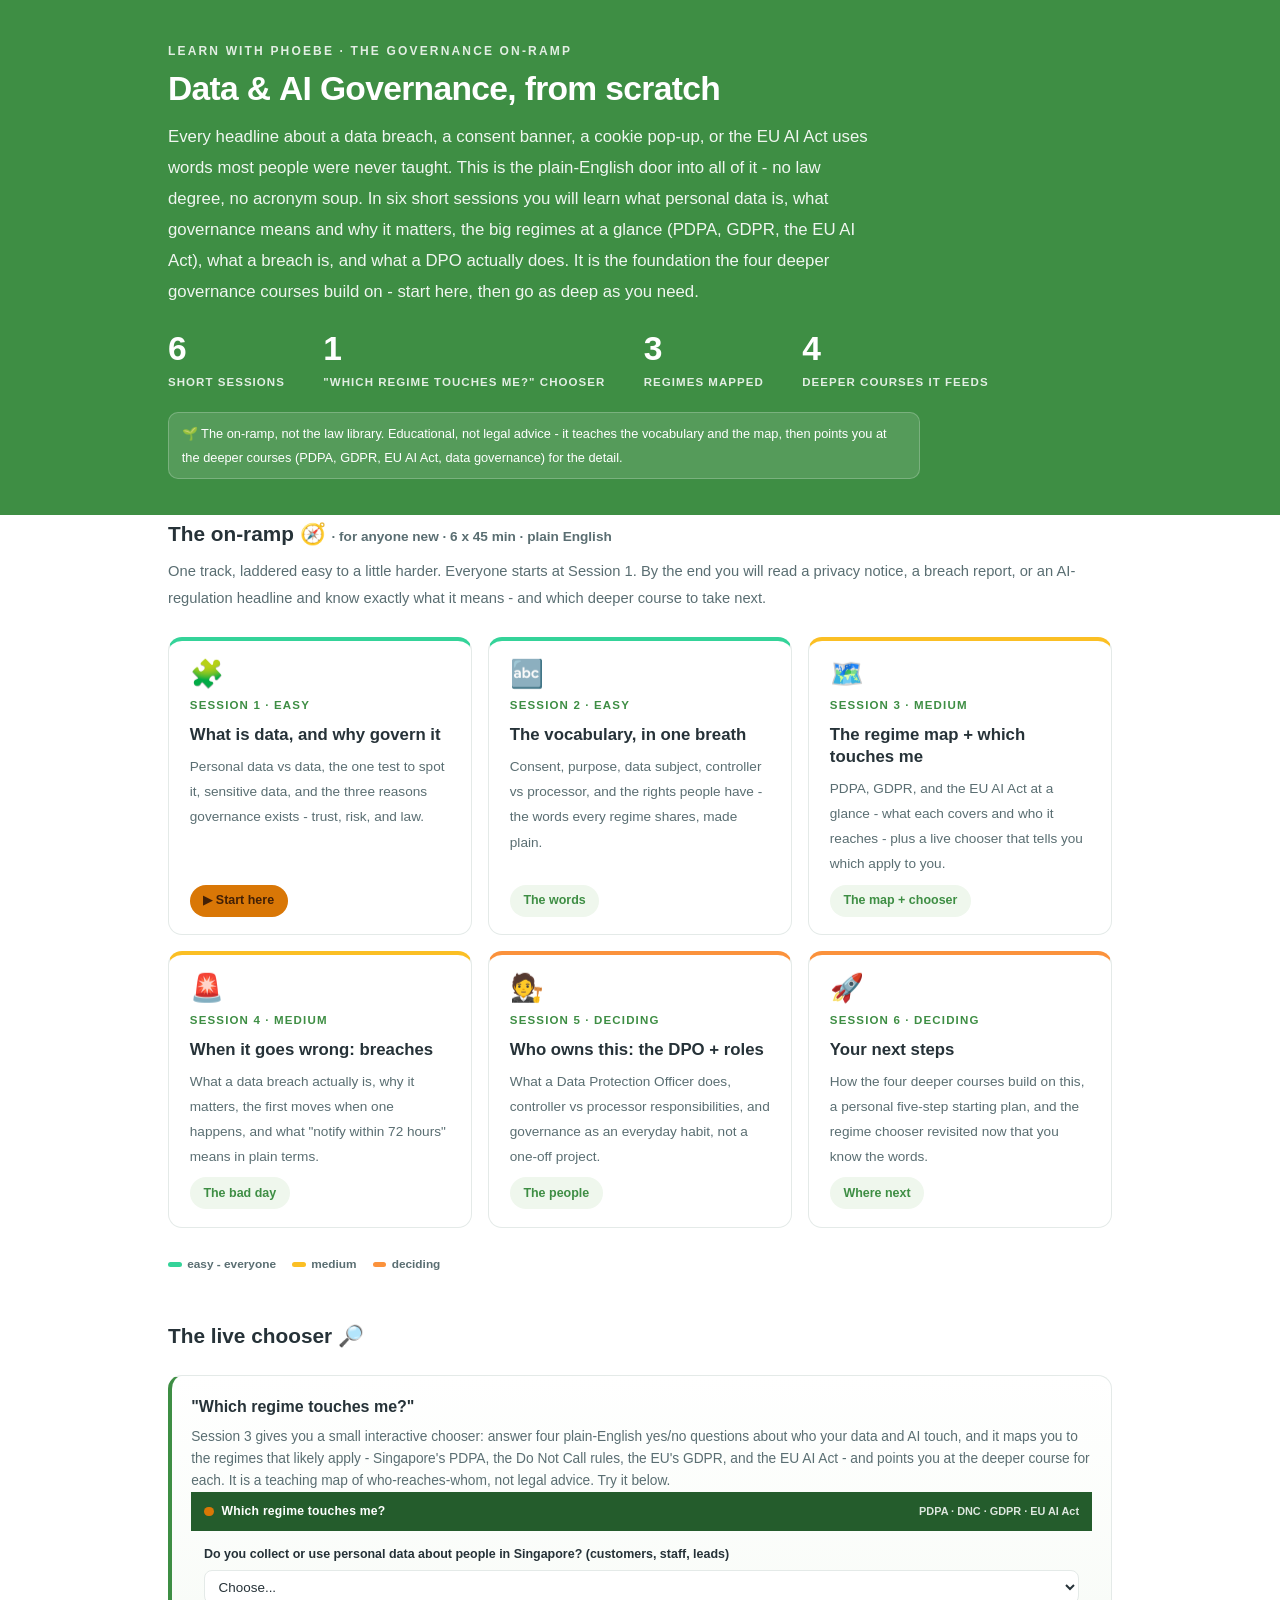
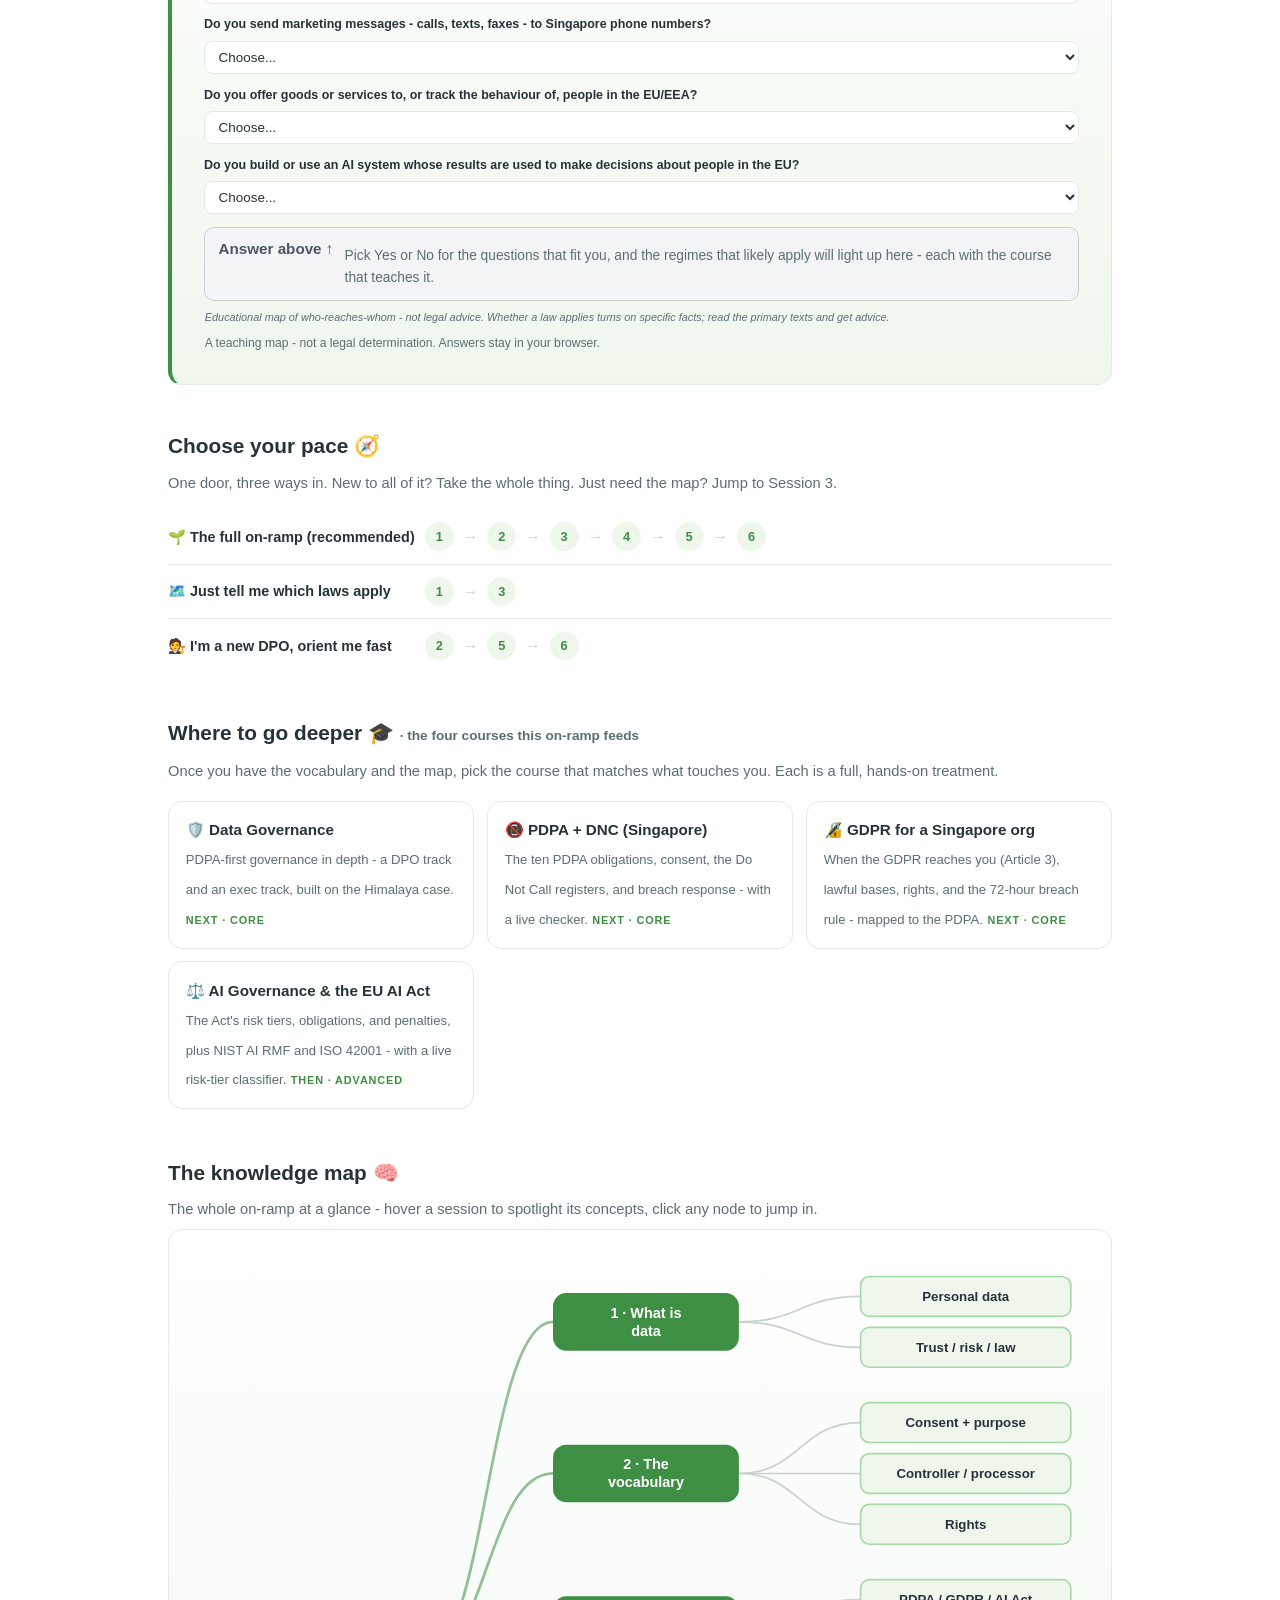
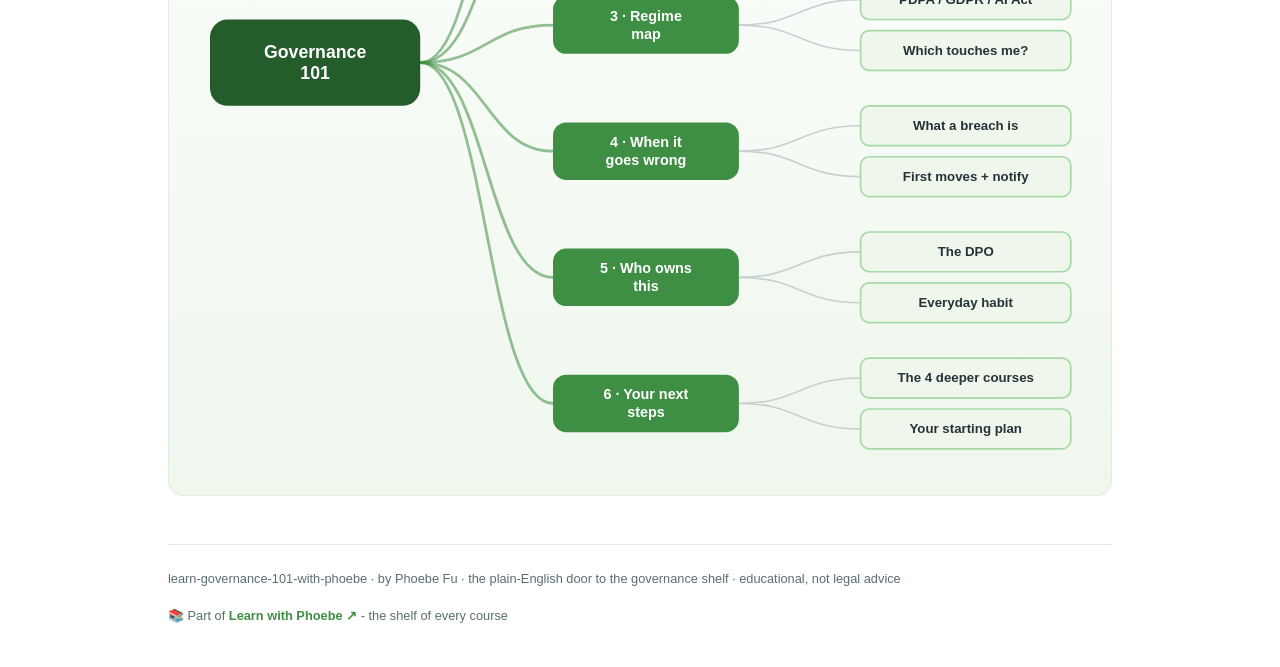
==== commit fe0d1446: "Fix diagram clipping and make every page readable on a narrow screen Diagrams: measured geometry def" ====
--- a/index.html
+++ b/index.html
@@ -4,7 +4,7 @@
 <meta charset="UTF-8">
 <meta name="viewport" content="width=device-width, initial-scale=1.0">
 <title>learn governance 101 with phoebe - data &amp; AI governance, from scratch</title>
-<link rel="stylesheet" href="assets/style.css?v=1">
+<link rel="stylesheet" href="assets/style.css?v=5">
 <style>
   .stats-row { display: flex; gap: 2.4rem; margin-top: 1.5rem; flex-wrap: wrap; }
   .stat b { display: block; font-size: 2.1rem; font-weight: 800; line-height: 1.05; font-variant-numeric: tabular-nums; }
@@ -215,8 +215,8 @@
   ]
 };
 </script>
-<script src="assets/mindmap.js?v=1"></script>
-<script src="assets/regime-chooser.js?v=1"></script>
-<script src="assets/app.js?v=1"></script>
+<script src="assets/mindmap.js?v=5"></script>
+<script src="assets/regime-chooser.js?v=5"></script>
+<script src="assets/app.js?v=5"></script>
 </body>
 </html>
--- a/assets/style.css
+++ b/assets/style.css
@@ -690,3 +690,111 @@
 .ai-verdict li { margin: .1rem 0; }
 .ai-note { font-size: .68rem; color: var(--muted); font-style: italic; padding: .2rem .85rem .3rem; }
 .ai-cap { font-size: .76rem; color: var(--muted); padding: 0 .85rem .85rem; }
+
+/* === LWP-PATCH v2 === */
+/* palette-agnostic aliases: 75 repos use --indigo/--amber, 1 uses --pine/--clay */
+:root {
+  --pv-accent: var(--indigo, var(--pine, #334155));
+  --pv-flag: var(--amber, var(--clay, #B45309));
+  --pv-flag-50: var(--amber-50, var(--clay-50, #FEF3E2));
+}
+
+/* ============================================================
+   v2 - readable on a phone + reading modes
+   Layout only. No palette tokens are changed.
+   ============================================================ */
+
+/* --- skip link --- */
+.skip-link {
+  position: absolute; left: -9999px; top: 0; z-index: 200;
+  background: var(--pv-accent); color: #fff;
+  padding: .7rem 1.1rem; border-radius: 0 0 var(--radius) 0;
+  font-weight: 700; font-size: .85rem; text-decoration: none;
+}
+.skip-link:focus { left: 0; }
+
+/* --- visible keyboard focus everywhere --- */
+:focus-visible {
+  outline: 3px solid var(--pv-flag);
+  outline-offset: 2px;
+  border-radius: 4px;
+}
+
+/* --- diagrams: hold authored width, scroll instead of shrinking --- */
+.figscroll { overflow-x: auto; -webkit-overflow-scrolling: touch; overscroll-behavior-x: contain; }
+.figscroll::-webkit-scrollbar { height: 6px; }
+.figscroll::-webkit-scrollbar-thumb { background: var(--faint); border-radius: 3px; }
+
+/* --- tables: scroll container + sticky row label --- */
+.tablescroll { overflow-x: auto; -webkit-overflow-scrolling: touch; border-radius: var(--radius); }
+
+/* --- section contents counter --- */
+.sec-meta {
+  display: block; margin-top: .3rem;
+  font-size: .72rem; font-weight: 700; letter-spacing: .06em;
+  text-transform: uppercase; color: var(--muted);
+  font-variant-numeric: tabular-nums;
+}
+
+/* --- study-mode switch --- */
+.btn.mode-on { background: var(--pv-flag); border-color: var(--pv-flag); color: #fff; }
+
+/* --- deep-linked card gets a moment of emphasis --- */
+details.card.linked { border-color: var(--pv-flag); box-shadow: 0 0 0 3px var(--pv-flag-50); }
+
+@media (max-width: 820px) {
+  /* labels keep the size they were drawn at; the figure scrolls */
+  figure.zoomable svg { min-width: 820px; }
+  .figscroll .mm-svg, .mindmap svg { min-width: 840px; }
+
+  table.clean { min-width: 620px; }
+  table.clean th:first-child,
+  table.clean td:first-child {
+    position: sticky; left: 0; background: #fff;
+    box-shadow: 1px 0 0 var(--hairline);
+  }
+
+  pre, .prompt-box { overflow-x: auto; }
+
+  /* 44px tap targets */
+  details.card summary { min-height: 44px; }
+  .qopt { min-height: 44px; display: flex; align-items: center; padding: .7rem .9rem; }
+  .toolbar .btn, .pagefoot a { min-height: 44px; display: inline-flex; align-items: center; }
+}
+
+@media (max-width: 640px) {
+  /* long inline code tokens and nowrap chips are the two things that still
+     forced the page sideways below 640px: let them break rather than push
+     the layout. Inside the media query only - desktop is untouched. */
+  :not(pre) > code, .prompt-box span, code span { overflow-wrap: anywhere; word-break: break-word; }
+  .chip, .syn-chip, .pill, .mode, .tag { white-space: normal; max-width: 100%; }
+
+  /* the agenda bar truncated its own labels into nonsense - stack it */
+  .agenda { flex-direction: column; align-items: stretch; gap: .3rem; }
+  .agenda span { font-size: .74rem; text-align: left; padding: .4rem .7rem; flex: none !important; }
+  .chip-row, .legend { flex-wrap: wrap; }
+  .journey { flex-wrap: wrap; row-gap: .45rem; }
+}
+
+/* --- print: a session should print as a complete handout --- */
+@media print {
+  .pagenav, #progress-bar, .skip-link, .journey, .lightbox { display: none !important; }
+  details.card > .body { display: block !important; }
+  details.card, figure, table.clean, .callout { break-inside: avoid; page-break-inside: avoid; }
+  figure.zoomable svg { min-width: 0; max-width: 100%; }
+  .figscroll, .tablescroll { overflow: visible; }
+  a[href^="http"]::after { content: " (" attr(href) ")"; font-size: .72rem; color: #555; }
+}
+
+/* swipe hint: own line, only when the diagram really does scroll */
+figure.zoomable.can-scroll figcaption { flex-wrap: wrap; }
+figure.zoomable.can-scroll figcaption::after {
+  content: "swipe the diagram \2192";
+  flex: 0 0 100%;
+  margin-top: .2rem;
+  font-size: .72rem;
+  font-weight: 700;
+  letter-spacing: .04em;
+  color: var(--pv-flag);
+}
+/* === /LWP-PATCH === */
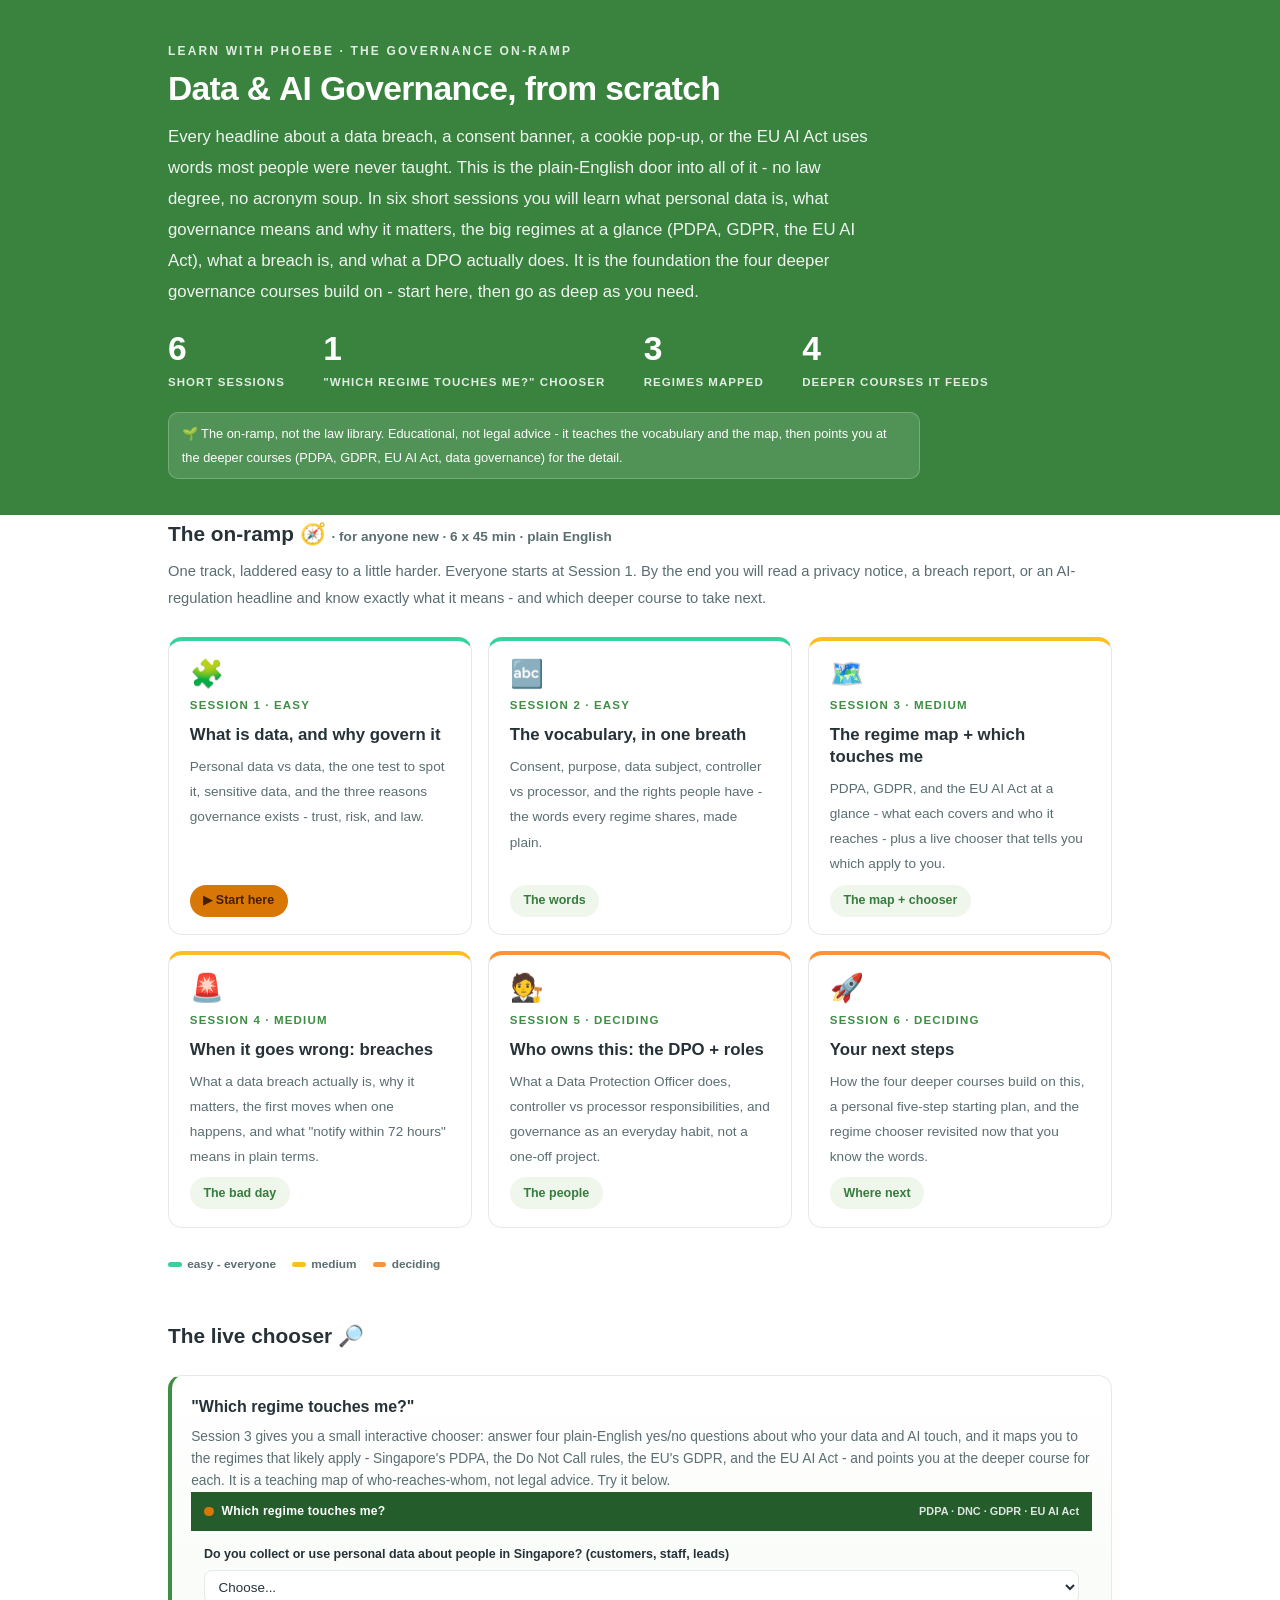
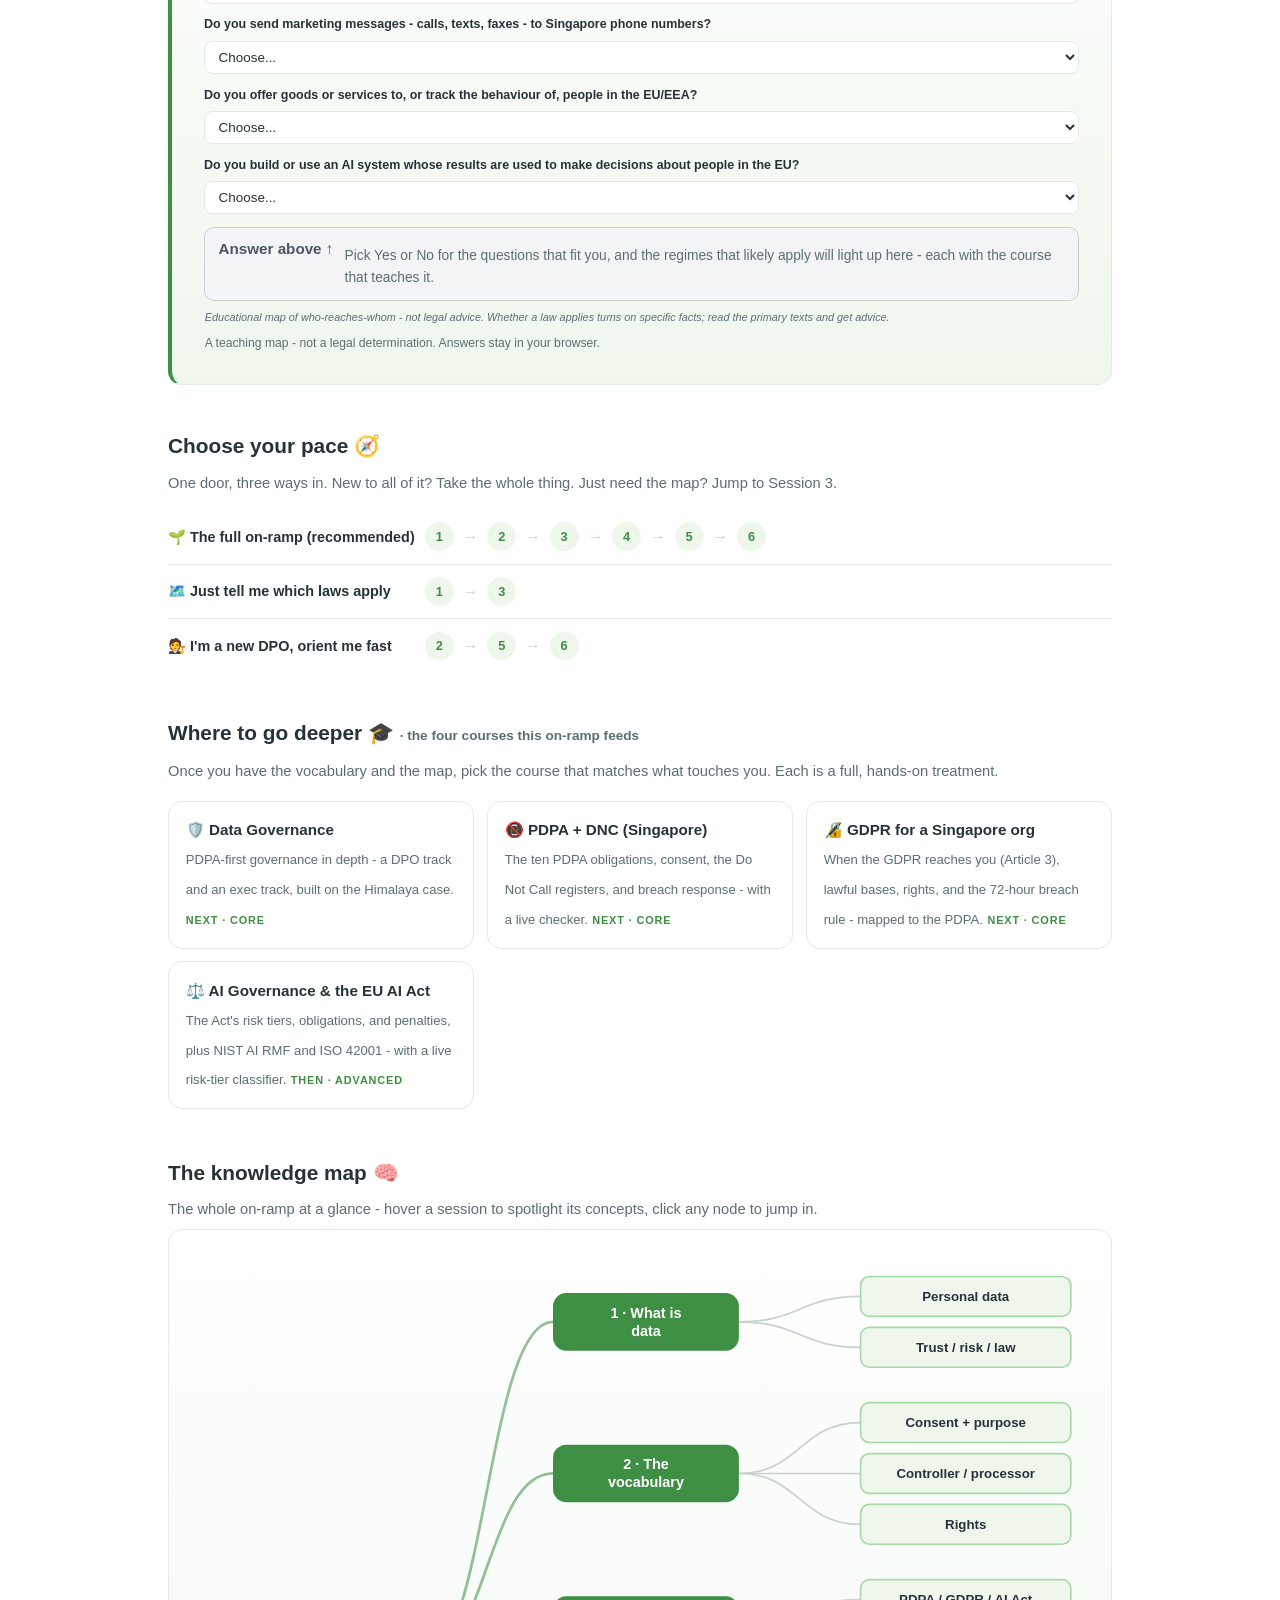
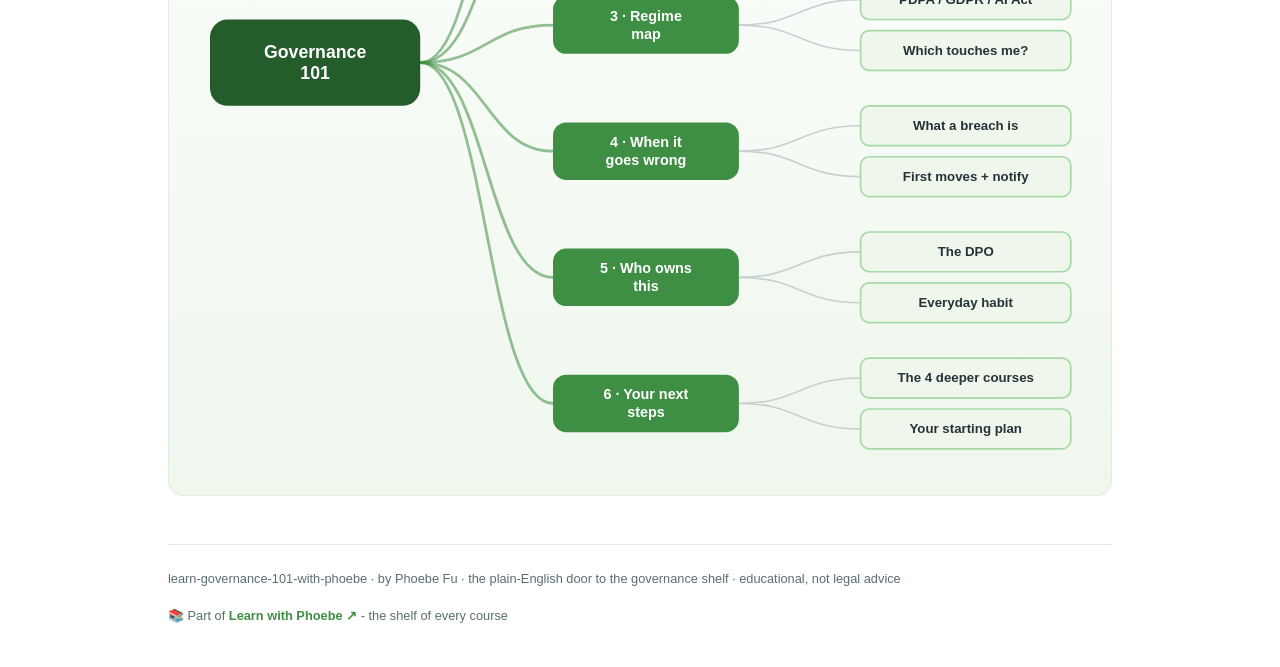
==== commit adaad5a6: "Raise every text-on-fill pair to WCAG AA (lowest was 3.7:1) 11 rule(s) drew text on a solid fill bel" ====
--- a/index.html
+++ b/index.html
@@ -3,8 +3,23 @@
 <head>
 <meta charset="UTF-8">
 <meta name="viewport" content="width=device-width, initial-scale=1.0">
+<!-- social:start -->
+<meta name="description" content="Every headline about a data breach, a consent banner, a cookie pop-up, or the EU AI Act uses words most people were never taught. This is the plain-English door into all of it - no law degree...">
+<meta property="og:type" content="article">
+<meta property="og:site_name" content="Learn with Phoebe">
+<meta property="og:title" content="learn governance 101 with phoebe - data &amp; AI governance, from scratch">
+<meta property="og:description" content="Every headline about a data breach, a consent banner, a cookie pop-up, or the EU AI Act uses words most people were never taught. This is the plain-English door into all of it - no law degree...">
+<meta property="og:url" content="https://phoebefu6.github.io/learn-governance-101-with-phoebe/">
+<meta property="og:image" content="https://phoebefu6.github.io/learn-governance-101-with-phoebe/assets/og-cover.png">
+<meta property="og:image:width" content="1200">
+<meta property="og:image:height" content="630">
+<meta name="twitter:card" content="summary_large_image">
+<meta name="twitter:title" content="learn governance 101 with phoebe - data &amp; AI governance, from scratch">
+<meta name="twitter:description" content="Every headline about a data breach, a consent banner, a cookie pop-up, or the EU AI Act uses words most people were never taught. This is the plain-English door into all of it - no law degree...">
+<meta name="twitter:image" content="https://phoebefu6.github.io/learn-governance-101-with-phoebe/assets/og-cover.png">
+<!-- social:end -->
 <title>learn governance 101 with phoebe - data &amp; AI governance, from scratch</title>
-<link rel="stylesheet" href="assets/style.css?v=5">
+<link rel="stylesheet" href="assets/style.css?v=10">
 <style>
   .stats-row { display: flex; gap: 2.4rem; margin-top: 1.5rem; flex-wrap: wrap; }
   .stat b { display: block; font-size: 2.1rem; font-weight: 800; line-height: 1.05; font-variant-numeric: tabular-nums; }
@@ -215,8 +230,8 @@
   ]
 };
 </script>
-<script src="assets/mindmap.js?v=5"></script>
-<script src="assets/regime-chooser.js?v=5"></script>
-<script src="assets/app.js?v=5"></script>
+<script src="assets/mindmap.js?v=6"></script>
+<script src="assets/regime-chooser.js?v=6"></script>
+<script src="assets/app.js?v=6"></script>
 </body>
 </html>
--- a/assets/style.css
+++ b/assets/style.css
@@ -2,6 +2,8 @@
    Accent: indigo #3E8E44 · Ink: #263238 · Flagship: amber #D97706 */
 
 :root {
+  --indigo-solid: #39833F;
+  --indigo-text: #367C3C;
   --indigo: #3E8E44;
   --indigo-deep: #245C2C;
   --indigo-mid: #64B369;
@@ -38,7 +40,7 @@
 
 /* ---------- header band ---------- */
 .masthead {
-  background: var(--indigo);
+  background: var(--indigo-solid);
   color: #fff;
   padding: 2.5rem 0 2.25rem;
 }
@@ -70,7 +72,7 @@
   font-weight: 600;
   white-space: nowrap;
 }
-.chip.level { background: #fff; color: var(--indigo); }
+.chip.level { background: #fff; color: var(--indigo-text); }
 .chip.audience { background: rgba(255,255,255,.16); color: #fff; border: 1px solid rgba(255,255,255,.35); }
 .chip.time { background: var(--ink); color: #fff; font-variant-numeric: tabular-nums; }
 
@@ -87,9 +89,9 @@
 }
 .agenda span { padding: .45rem .3rem; white-space: nowrap; overflow: hidden; text-overflow: ellipsis; }
 .agenda .a1 { background: var(--indigo-deep); }
-.agenda .a2 { background: var(--indigo-mid); }
+.agenda .a2 { background: var(--indigo-mid); color: var(--ink); }
 .agenda .a3 { background: var(--amber); color: var(--amber-ink); }
-.agenda .a4 { background: var(--indigo-soft); }
+.agenda .a4 { background: var(--indigo-soft); color: var(--ink); }
 
 /* ---------- toolbar ---------- */
 .toolbar {
@@ -101,8 +103,9 @@
   border-bottom: 1px solid var(--hairline);
   padding: .55rem 0;
 }
-.toolbar .wrap { display: flex; align-items: center; gap: .6rem; }
-.toolbar .crumb { font-size: .8rem; color: var(--muted); font-weight: 600; margin-right: auto; }
+.toolbar .wrap { display: flex; align-items: center; gap: .5rem; flex-wrap: nowrap; }
+.toolbar .crumb { font-size: .8rem; color: var(--muted); font-weight: 600; margin-right: auto; min-width: 0; white-space: nowrap; overflow: hidden; text-overflow: ellipsis; }
+.toolbar .btn { white-space: nowrap; flex: none; padding: .38rem .8rem; font-size: .78rem; line-height: 1.2; }
 .toolbar .crumb a { color: var(--indigo); text-decoration: none; }
 .btn {
   border: 1px solid var(--hairline);
@@ -117,7 +120,7 @@
   transition: all .15s ease;
 }
 .btn:hover { border-color: var(--indigo); color: var(--indigo); }
-.btn.primary { background: var(--indigo); border-color: var(--indigo); color: #fff; }
+.btn.primary { background: var(--indigo-solid); border-color: var(--indigo-solid); color: #fff; }
 .btn.primary:hover { background: var(--indigo-deep); }
 
 /* ---------- sections ---------- */
@@ -151,7 +154,7 @@
   text-transform: uppercase;
   letter-spacing: .08em;
 }
-.tag.concept { background: var(--indigo-50); color: var(--indigo); }
+.tag.concept { background: var(--indigo-50); color: var(--indigo-text); }
 .tag.demo { background: var(--amber-50); color: var(--amber-ink); }
 .tag.exercise { background: var(--ink); color: #fff; }
 
@@ -167,7 +170,7 @@
   border-radius: 999px;
   flex: none;
 }
-.mode.live { background: var(--indigo); color: #fff; }
+.mode.live { background: var(--indigo-solid); color: #fff; }
 .mode.self { background: #fff; color: var(--muted); border: 1px solid var(--hairline); }
 
 /* ---------- accordions ---------- */
@@ -219,8 +222,8 @@
   font-size: .78rem;
   font-weight: 600;
 }
-.pill.solid { background: var(--indigo); color: #fff; }
-.pill.light { background: var(--indigo-50); color: var(--indigo); }
+.pill.solid { background: var(--indigo-solid); color: #fff; }
+.pill.light { background: var(--indigo-50); color: var(--indigo-text); }
 .pill.inkpill { background: var(--ink); color: #fff; }
 .pill.amber, .pill.peach { background: var(--amber); color: var(--amber-ink); }
 .pill.bare { color: var(--faint); }
@@ -269,7 +272,7 @@
   position: absolute;
   top: -0.7rem;
   left: 1rem;
-  background: var(--indigo);
+  background: var(--indigo-solid);
   color: #fff;
   font-family: "Inter", -apple-system, sans-serif;
   font-size: .68rem;
@@ -302,11 +305,15 @@
 /* ---------- demo steps ---------- */
 .steps { counter-reset: step; margin: .6rem 0 1rem; }
 .step {
-  display: flex;
-  gap: .9rem;
+  display: grid;
+  grid-template-columns: max-content minmax(0, 1fr);
+  column-gap: .9rem;
+  row-gap: .2rem;
   padding: .85rem 0;
   border-bottom: .5px solid var(--hairline);
 }
+.step > * { grid-column: 2; min-width: 0; }
+.step > .prompt-box { margin: .8rem 0 .4rem; }
 .step:last-child { border-bottom: none; }
 .step::before {
   counter-increment: step;
@@ -315,7 +322,7 @@
   width: 1.7rem; height: 1.7rem;
   border-radius: 999px;
   background: var(--indigo-50);
-  color: var(--indigo);
+  color: var(--indigo-text);
   font-weight: 700;
   font-size: .85rem;
   display: inline-flex;
@@ -551,7 +558,7 @@
   font-variant-numeric: tabular-nums;
 }
 .journey a:hover { border-color: #fff; transform: scale(1.12); }
-.journey a.here { background: #fff; color: var(--indigo); border-color: #fff; }
+.journey a.here { background: #fff; color: var(--indigo-text); border-color: #fff; }
 .journey a.dd-chip { width: auto; border-radius: 999px; padding: 0 .7rem; font-size: .72rem; }
 
 /* ---------- check-yourself quiz ---------- */
@@ -579,7 +586,7 @@
   transition: all .15s ease;
 }
 .quiz-q .qopt:hover { border-color: var(--indigo); background: var(--indigo-50); }
-.quiz-q .qopt.correct { background: var(--indigo); border-color: var(--indigo); color: #fff; font-weight: 600; }
+.quiz-q .qopt.correct { background: var(--indigo-solid); border-color: var(--indigo-solid); color: #fff; font-weight: 600; }
 .quiz-q .qopt.correct::after { content: "  ✓"; }
 .quiz-q .qopt.wrong { background: #FEF2F2; border-color: #FCA5A5; color: #991B1B; animation: qshake .3s ease; }
 .quiz-q .qopt.wrong::after { content: "  ✗ try again"; font-size: .78rem; }
@@ -759,14 +766,18 @@
   /* 44px tap targets */
   details.card summary { min-height: 44px; }
   .qopt { min-height: 44px; display: flex; align-items: center; padding: .7rem .9rem; }
-  .toolbar .btn, .pagefoot a { min-height: 44px; display: inline-flex; align-items: center; }
+  .toolbar .btn, .pagefoot a { min-height: 44px; display: inline-flex; align-items: center; justify-content: center; }
+  .toolbar .crumb, .toolbar #zoom-toggle { display: none; }
+  .toolbar .btn { flex: 1 1 0; padding: .3rem .4rem; font-size: .72rem; }
+  table.clean { display: block; overflow-x: auto; -webkit-overflow-scrolling: touch; }
 }
 
 @media (max-width: 640px) {
   /* long inline code tokens and nowrap chips are the two things that still
      forced the page sideways below 640px: let them break rather than push
      the layout. Inside the media query only - desktop is untouched. */
-  :not(pre) > code, .prompt-box span, code span { overflow-wrap: anywhere; word-break: break-word; }
+  :not(pre) > code, .prompt-box span, code span,
+  p span, li span, td span { overflow-wrap: anywhere; word-break: break-word; }
   .chip, .syn-chip, .pill, .mode, .tag { white-space: normal; max-width: 100%; }
 
   /* the agenda bar truncated its own labels into nonsense - stack it */
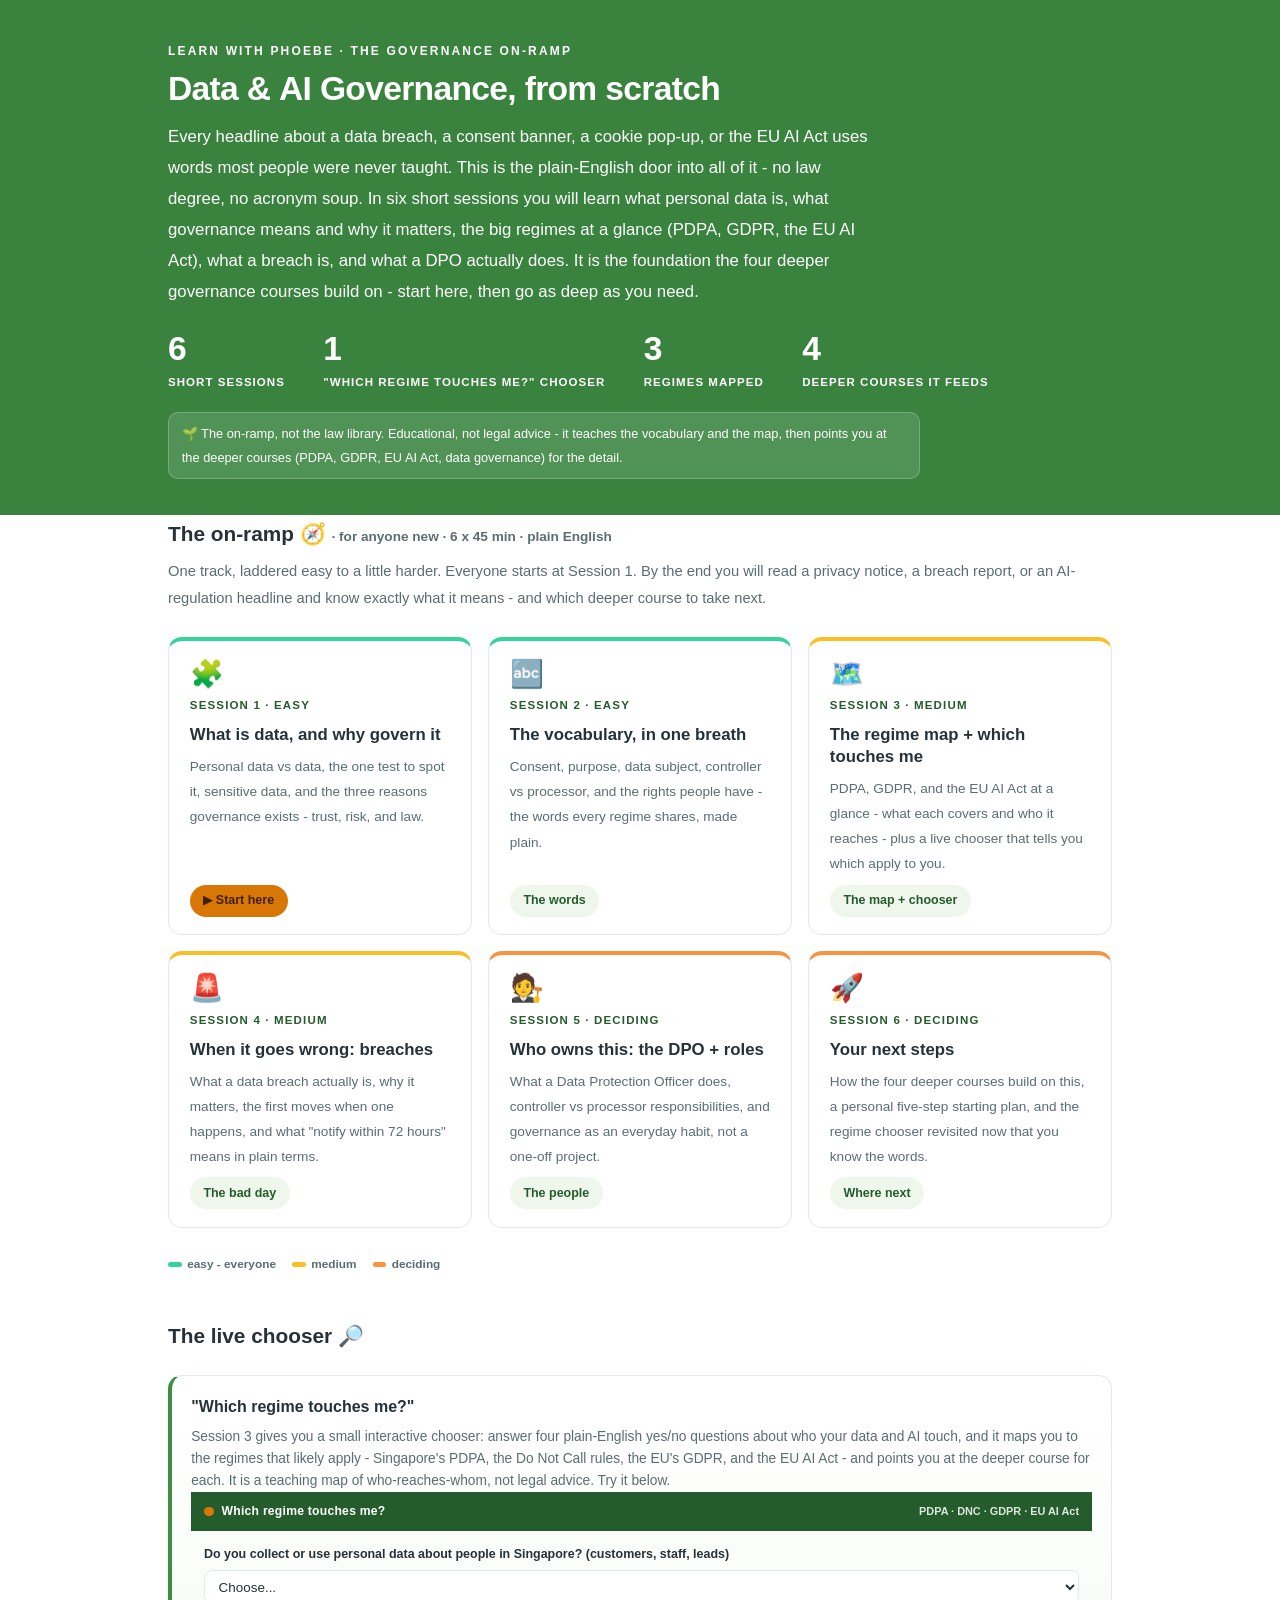
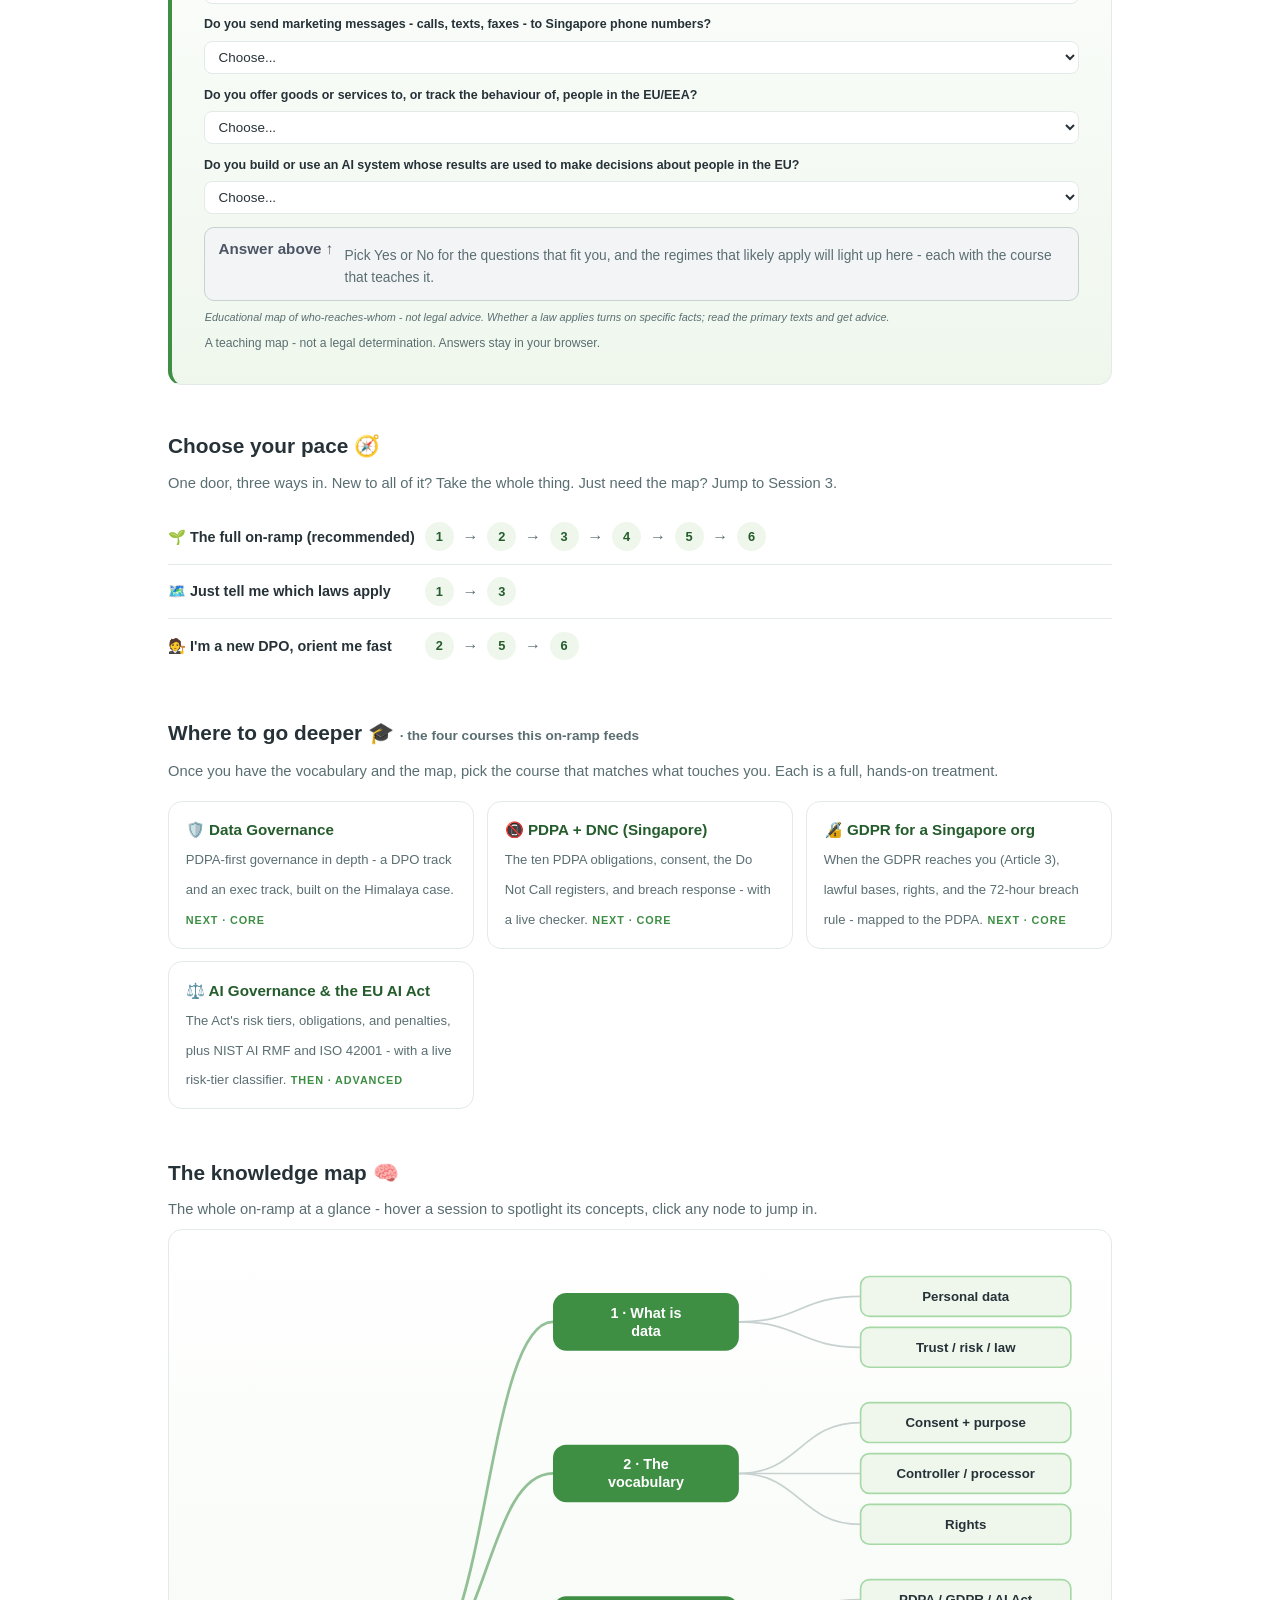
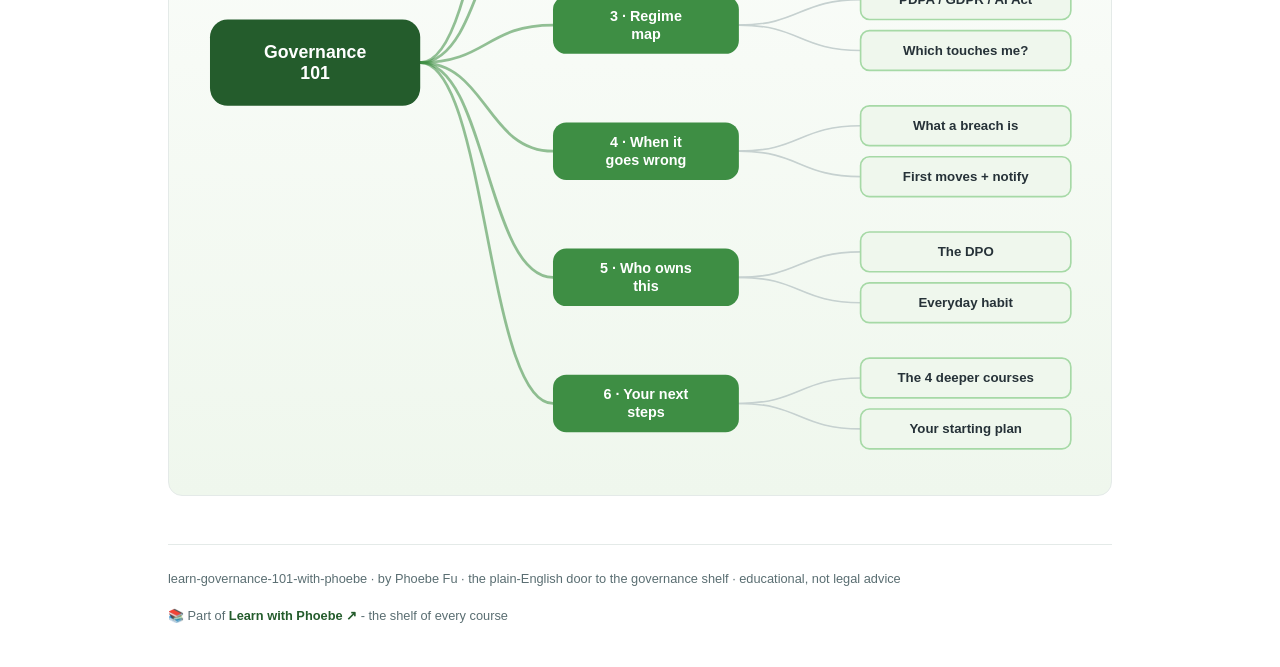
==== commit 700fad06: "Light surfaces everywhere: lightbox, cheat panel, code boxes; contrast and phone-width fixes Every d" ====
--- a/index.html
+++ b/index.html
@@ -19,11 +19,11 @@
 <meta name="twitter:image" content="https://phoebefu6.github.io/learn-governance-101-with-phoebe/assets/og-cover.png">
 <!-- social:end -->
 <title>learn governance 101 with phoebe - data &amp; AI governance, from scratch</title>
-<link rel="stylesheet" href="assets/style.css?v=10">
+<link rel="stylesheet" href="assets/style.css?v=31">
 <style>
   .stats-row { display: flex; gap: 2.4rem; margin-top: 1.5rem; flex-wrap: wrap; }
   .stat b { display: block; font-size: 2.1rem; font-weight: 800; line-height: 1.05; font-variant-numeric: tabular-nums; }
-  .stat span { font-size: .72rem; opacity: .85; text-transform: uppercase; letter-spacing: .09em; font-weight: 600; }
+  .stat span { font-size: .72rem; opacity: 1; text-transform: uppercase; letter-spacing: .09em; font-weight: 600; }
   .lawnote { margin-top: 1rem; font-size: .8rem; background: rgba(255,255,255,.12); border: 1px solid rgba(255,255,255,.22); border-radius: 10px; padding: .55rem .8rem; max-width: 47rem; }
 
   .course-grid { display: grid; grid-template-columns: repeat(auto-fit, minmax(17rem, 1fr)); gap: 1rem; margin-top: 1.5rem; }
@@ -44,9 +44,9 @@
   .path { display: flex; gap: .55rem; align-items: center; padding: .75rem 0; border-bottom: .5px solid var(--hairline); flex-wrap: wrap; }
   .path:last-child { border-bottom: none; }
   .path b { min-width: 15.5rem; font-size: .9rem; }
-  .path .pstep { background: var(--indigo-50); color: var(--indigo); border-radius: 999px; padding: .16rem .68rem; font-weight: 700; font-size: .8rem; text-decoration: none; transition: all .12s ease; }
+  .path .pstep { background: var(--indigo-50); color: var(--indigo-deep); border-radius: 999px; padding: .16rem .68rem; font-weight: 700; font-size: .8rem; text-decoration: none; transition: all .12s ease; }
   .path .pstep:hover { background: var(--indigo); color: #fff; }
-  .path .parr { color: var(--faint); font-weight: 700; }
+  .path .parr { color: var(--muted); font-weight: 700; }
 
   .rp-card { border: 1px solid var(--hairline); border-left: 4px solid var(--indigo); border-radius: var(--radius); padding: 1rem 1.2rem; background: linear-gradient(180deg,#fff,var(--indigo-50)); margin-top: 1.2rem; }
   .rp-card h4 { font-size: 1rem; font-weight: 800; margin-bottom: .3rem; }
@@ -70,6 +70,7 @@
   .mm-link:hover .mm-node rect { filter: brightness(1.06); }
   .mm-edge { transition: opacity .15s ease; }
 </style>
+<style>/* contrast-patch-2 */ .cnum, .course-card .cnum, .paths a, .pagefoot a, .pstep, .path .pstep { color: var(--indigo-deep); }</style>
 </head>
 <body>
 
@@ -232,6 +233,6 @@
 </script>
 <script src="assets/mindmap.js?v=6"></script>
 <script src="assets/regime-chooser.js?v=6"></script>
-<script src="assets/app.js?v=6"></script>
+<script src="assets/app.js?v=31"></script>
 </body>
 </html>
--- a/assets/style.css
+++ b/assets/style.css
@@ -17,8 +17,8 @@
   --amber-ink: #422006;
   --amber-50: #FFFBEB;
   --paper: #FFFFFF;
-  --code-bg: #111827;
-  --code-ink: #E4EAE8;
+  --code-bg: #EFF7ED;
+  --code-ink: #263238;
   --radius: 14px;
 }
 
@@ -48,7 +48,7 @@
   font-size: .75rem;
   letter-spacing: .18em;
   text-transform: uppercase;
-  opacity: .85;
+  opacity: 1;
   font-weight: 600;
 }
 .masthead h1 {
@@ -59,7 +59,7 @@
   letter-spacing: -.02em;
 }
 .masthead h1 .accent { color: inherit; }
-.masthead .sub { font-size: 1.05rem; opacity: .92; max-width: 44rem; }
+.masthead .sub { font-size: 1.05rem; opacity: 1; max-width: 44rem; }
 
 .chip-row { display: flex; flex-wrap: wrap; gap: .5rem; margin-top: 1.1rem; }
 .chip {
@@ -73,7 +73,7 @@
   white-space: nowrap;
 }
 .chip.level { background: #fff; color: var(--indigo-text); }
-.chip.audience { background: rgba(255,255,255,.16); color: #fff; border: 1px solid rgba(255,255,255,.35); }
+.chip.audience { background: rgba(255,255,255,.08); color: #fff; border: 1px solid rgba(255,255,255,.35); }
 .chip.time { background: var(--ink); color: #fff; font-variant-numeric: tabular-nums; }
 
 /* ---------- agenda bar ---------- */
@@ -226,7 +226,7 @@
 .pill.light { background: var(--indigo-50); color: var(--indigo-text); }
 .pill.inkpill { background: var(--ink); color: #fff; }
 .pill.amber, .pill.peach { background: var(--amber); color: var(--amber-ink); }
-.pill.bare { color: var(--faint); }
+.pill.bare { color: var(--muted); }
 
 /* ---------- 4D grid ---------- */
 .grid-2 { display: grid; grid-template-columns: repeat(auto-fit, minmax(15rem, 1fr)); gap: .8rem; margin: .5rem 0 1rem; }
@@ -255,10 +255,11 @@
 table.clean td:first-child { font-weight: 600; }
 
 /* ---------- prompt boxes ---------- */
-.prompt-box {
+.prompt-box{
   position: relative;
-  background: var(--code-bg);
-  color: var(--code-ink);
+  background: #EFF7ED;
+  border: 1px solid #E4EAE8;
+  color: #263238;
   border-radius: var(--radius);
   padding: 1.1rem 1.2rem;
   margin: 1rem 0 1.2rem;
@@ -268,12 +269,12 @@
   white-space: pre-wrap;
   word-break: break-word;
 }
-.prompt-box .label {
+.prompt-box .label{
   position: absolute;
   top: -0.7rem;
   left: 1rem;
-  background: var(--indigo-solid);
-  color: #fff;
+  background: #39833F;
+  color: #FFFFFF;
   font-family: "Inter", -apple-system, sans-serif;
   font-size: .68rem;
   font-weight: 700;
@@ -284,13 +285,13 @@
 }
 .prompt-box.bad .label { background: var(--faint); color: var(--ink); }
 .prompt-box.good .label { background: var(--amber); color: var(--amber-ink); }
-.copy-btn {
+.copy-btn{
   position: absolute;
   top: .7rem;
   right: .7rem;
-  background: rgba(255,255,255,.1);
-  border: 1px solid rgba(255,255,255,.25);
-  color: #fff;
+  background: #FFFFFF;
+  border: 1px solid #E4EAE8;
+  color: #263238;
   border-radius: 999px;
   padding: .25rem .8rem;
   font-size: .72rem;
@@ -299,7 +300,7 @@
   font-family: "Inter", -apple-system, sans-serif;
   transition: background .15s ease;
 }
-.copy-btn:hover { background: rgba(255,255,255,.22); }
+.copy-btn:hover { background: #E4EAE8; }
 .copy-btn.copied { background: var(--amber); border-color: var(--amber); color: var(--amber-ink); }
 
 /* ---------- demo steps ---------- */
@@ -389,11 +390,11 @@
   gap: .4rem;
 }
 
-.lightbox {
+.lightbox{
   position: fixed;
   inset: 0;
   z-index: 100;
-  background: rgba(31,41,55,.9);
+  background: rgba(255,255,255,.97);
   display: none;
   align-items: center;
   justify-content: center;
@@ -401,8 +402,10 @@
   cursor: zoom-out;
 }
 .lightbox.open { display: flex; }
-.lightbox .inner {
+.lightbox .inner{
   background: #fff;
+  border: 1px solid #E4EAE8;
+  box-shadow: 0 10px 40px rgba(38,50,56,.14);
   border-radius: var(--radius);
   padding: 2rem;
   max-width: 94vw;
@@ -410,13 +413,12 @@
   overflow: auto;
 }
 .lightbox .inner svg, .lightbox .inner img { width: min(88vw, 70rem); height: auto; }
-.lightbox .close-hint {
+.lightbox .close-hint{
   position: fixed;
   top: 1rem; right: 1.4rem;
-  color: #fff;
+  color: #263238;
   font-size: .8rem;
   font-weight: 600;
-  opacity: .8;
 }
 
 /* ---------- courses covered ---------- */
@@ -435,19 +437,20 @@
 .covered-row .note { margin-left: auto; color: var(--muted); font-size: .78rem; text-align: right; }
 
 /* ---------- cheat sheet footer ---------- */
-.cheat {
-  background: var(--ink);
-  color: #fff;
+.cheat{
+  background: #EFF7ED;
+  border: 1px solid #E4EAE8;
+  color: #263238;
   border-radius: var(--radius);
   padding: 1.6rem 1.6rem 1.3rem;
   margin-top: 3rem;
 }
 .cheat h3 { font-size: 1.1rem; margin-bottom: 1rem; }
-.cheat h3 span { color: var(--indigo-soft); }
+.cheat h3 span { color: #245C2C; }
 .cheat .grid-2 { gap: 1rem; }
 .cheat .cheat-item { border-left: 3px solid var(--indigo-mid); padding-left: .8rem; }
-.cheat .cheat-item b { display: block; font-size: .85rem; color: var(--indigo-soft); }
-.cheat .cheat-item span { font-size: .82rem; opacity: .85; }
+.cheat .cheat-item b { display: block; font-size: .85rem; color: #245C2C; }
+.cheat .cheat-item span { font-size: .82rem; color: #5A6E72; }
 
 footer.pagefoot {
   border-top: 1px solid var(--hairline);
@@ -542,7 +545,7 @@
   margin-top: 1.1rem;
   flex-wrap: wrap;
 }
-.journey .jlabel { font-size: .7rem; font-weight: 700; text-transform: uppercase; letter-spacing: .09em; opacity: .8; margin-right: .3rem; }
+.journey .jlabel { font-size: .7rem; font-weight: 700; text-transform: uppercase; letter-spacing: .09em; opacity: 1; margin-right: .3rem; }
 .journey a {
   width: 1.7rem; height: 1.7rem;
   border-radius: 999px;
@@ -809,3 +812,32 @@
   color: var(--pv-flag);
 }
 /* === /LWP-PATCH === */
+/* layout-patch-3: phone-width overflow (2026-10-10) */
+.sql-bar { flex-wrap: wrap; }
+@media (max-width: 480px) {
+  .covered-row { flex-wrap: wrap; }
+  .covered-row .note { margin-left: 0; text-align: left; flex-basis: 100%; }
+  details.card summary { flex-wrap: wrap; }
+  details.card summary .mini { white-space: normal; }
+  .wk, .sqlbox, .prompt-box, pre { max-width: 100%; overflow-x: auto; }
+  .mono, code, strong, .note { overflow-wrap: anywhere; }
+  select, input[type=range], label { max-width: 100%; }
+  canvas, svg, img { max-width: 100%; height: auto; }
+  .tree-kids, .tree-node-wrap, .tree-node, .rb-night, .al-row, .gd-field, .tl-row, .sl-row { max-width: 100%; overflow-x: auto; }
+  .tl-cols, .sl-cols, .bb-cols, .ev-cols, [class$="-cols"] { grid-template-columns: 1fr !important; display: grid; }
+  .tl-cols > *, .sl-cols > *, [class$="-cols"] > * { min-width: 0; max-width: 100%; }
+  .mono { white-space: normal; }
+  .er-w, .bb-lab, .tl-lev, .sl-lev { max-width: 100%; white-space: normal; }
+}
+/* contrast-patch-2b */
+.cheat a { color: var(--indigo-deep, var(--ink)); }
+.chip.audience { background: transparent; border-color: rgba(255,255,255,.55); }
+.masthead a, .masthead .sub a { color: #fff; text-decoration: underline; text-underline-offset: 2px; }
+.prompt-box b, .prompt-box strong { color: var(--indigo-deep, var(--ink)); }
+.prompt-box span, .prompt-box em, .prompt-box i { color: inherit; }
+.pp-stamp i { color: var(--ink); }
+/* contrast-patch-2 */
+.klabel, .section-kicker .klabel, details.card summary .caret, .crumb a, .toolbar .crumb a, .pagenav a, .pagefoot a, footer.pagefoot a, .pagefoot p a, .cnum, .course-card .cnum, .pill.light, .covered-row .status.light, .paths a, .tag.concept, .chip.level, .quiz-score, .mmd-launch, .mode.self, .legend .pill.light { color: var(--indigo-deep); }
+.chip.audience { background: transparent; border-color: rgba(255,255,255,.55); }
+.journey a { background: var(--indigo-deep); border-color: rgba(255,255,255,.6); }
+.skip-link { background: var(--indigo-deep); }
